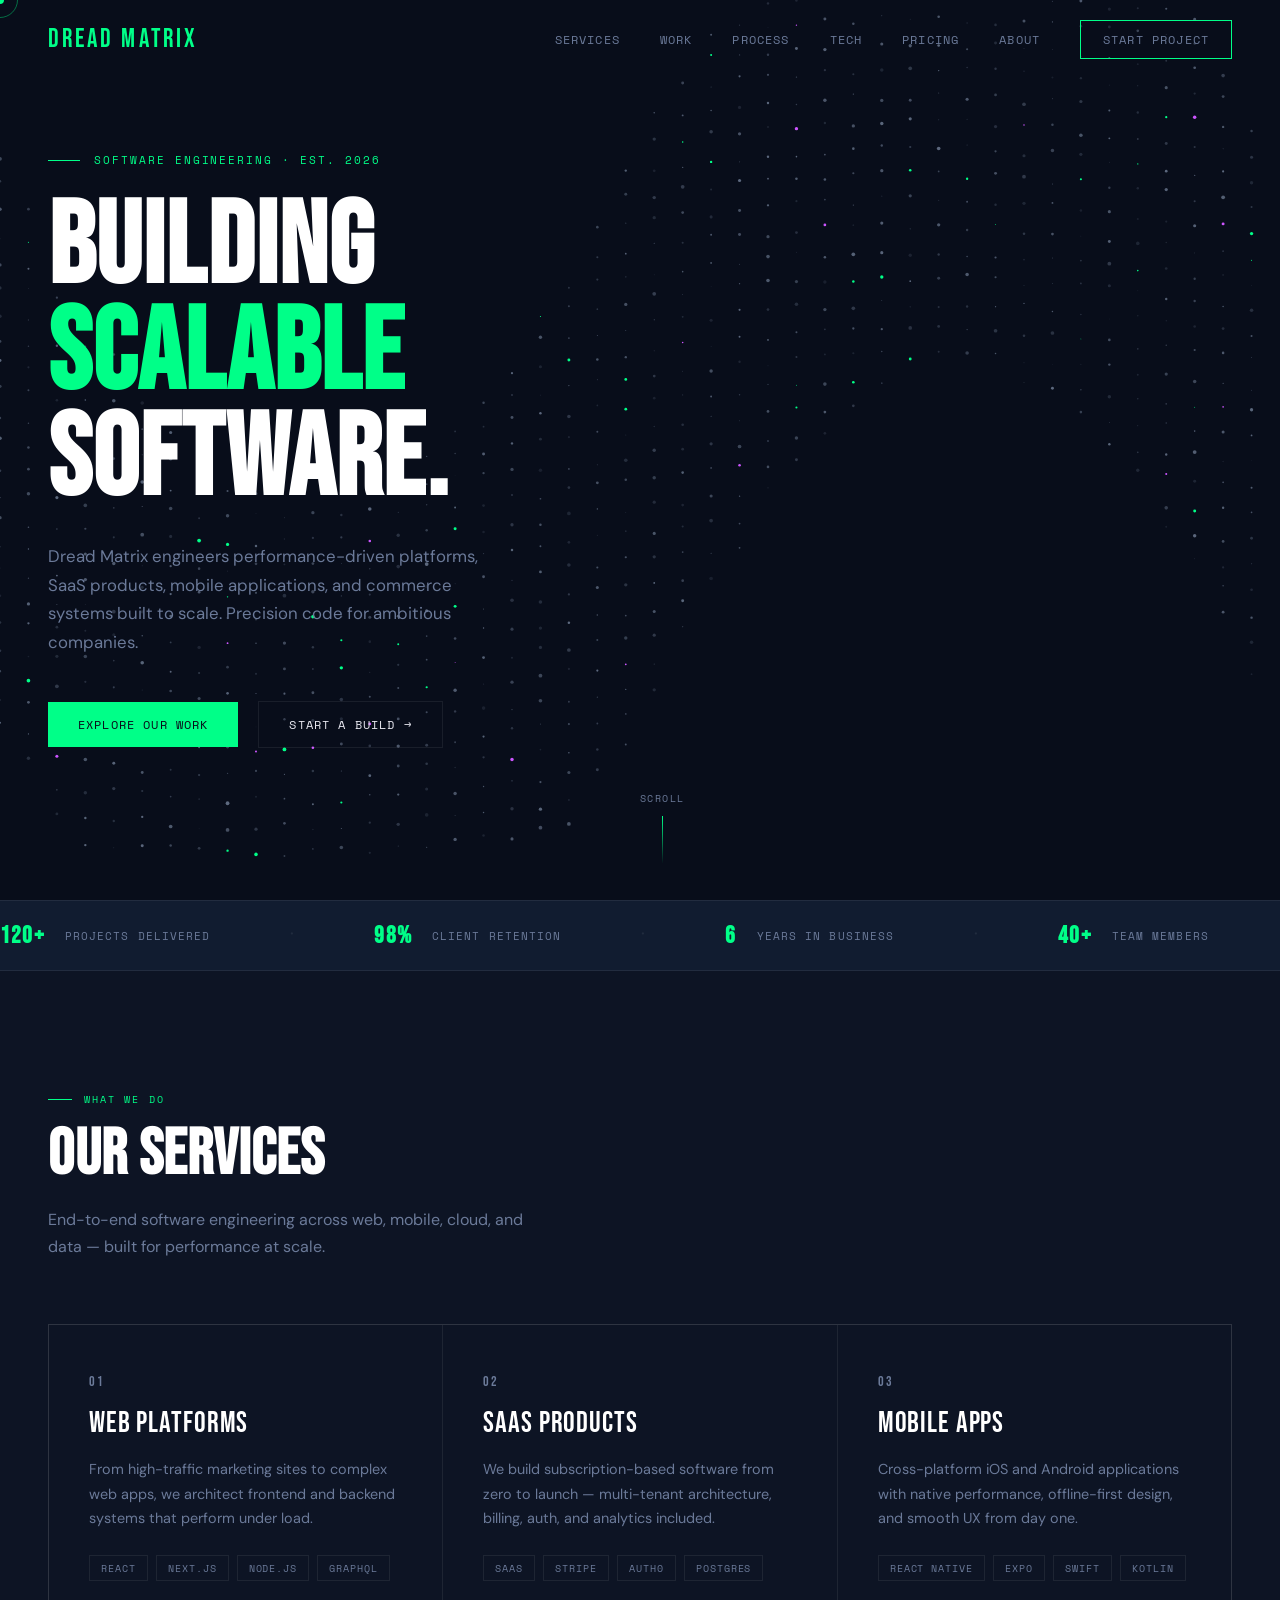
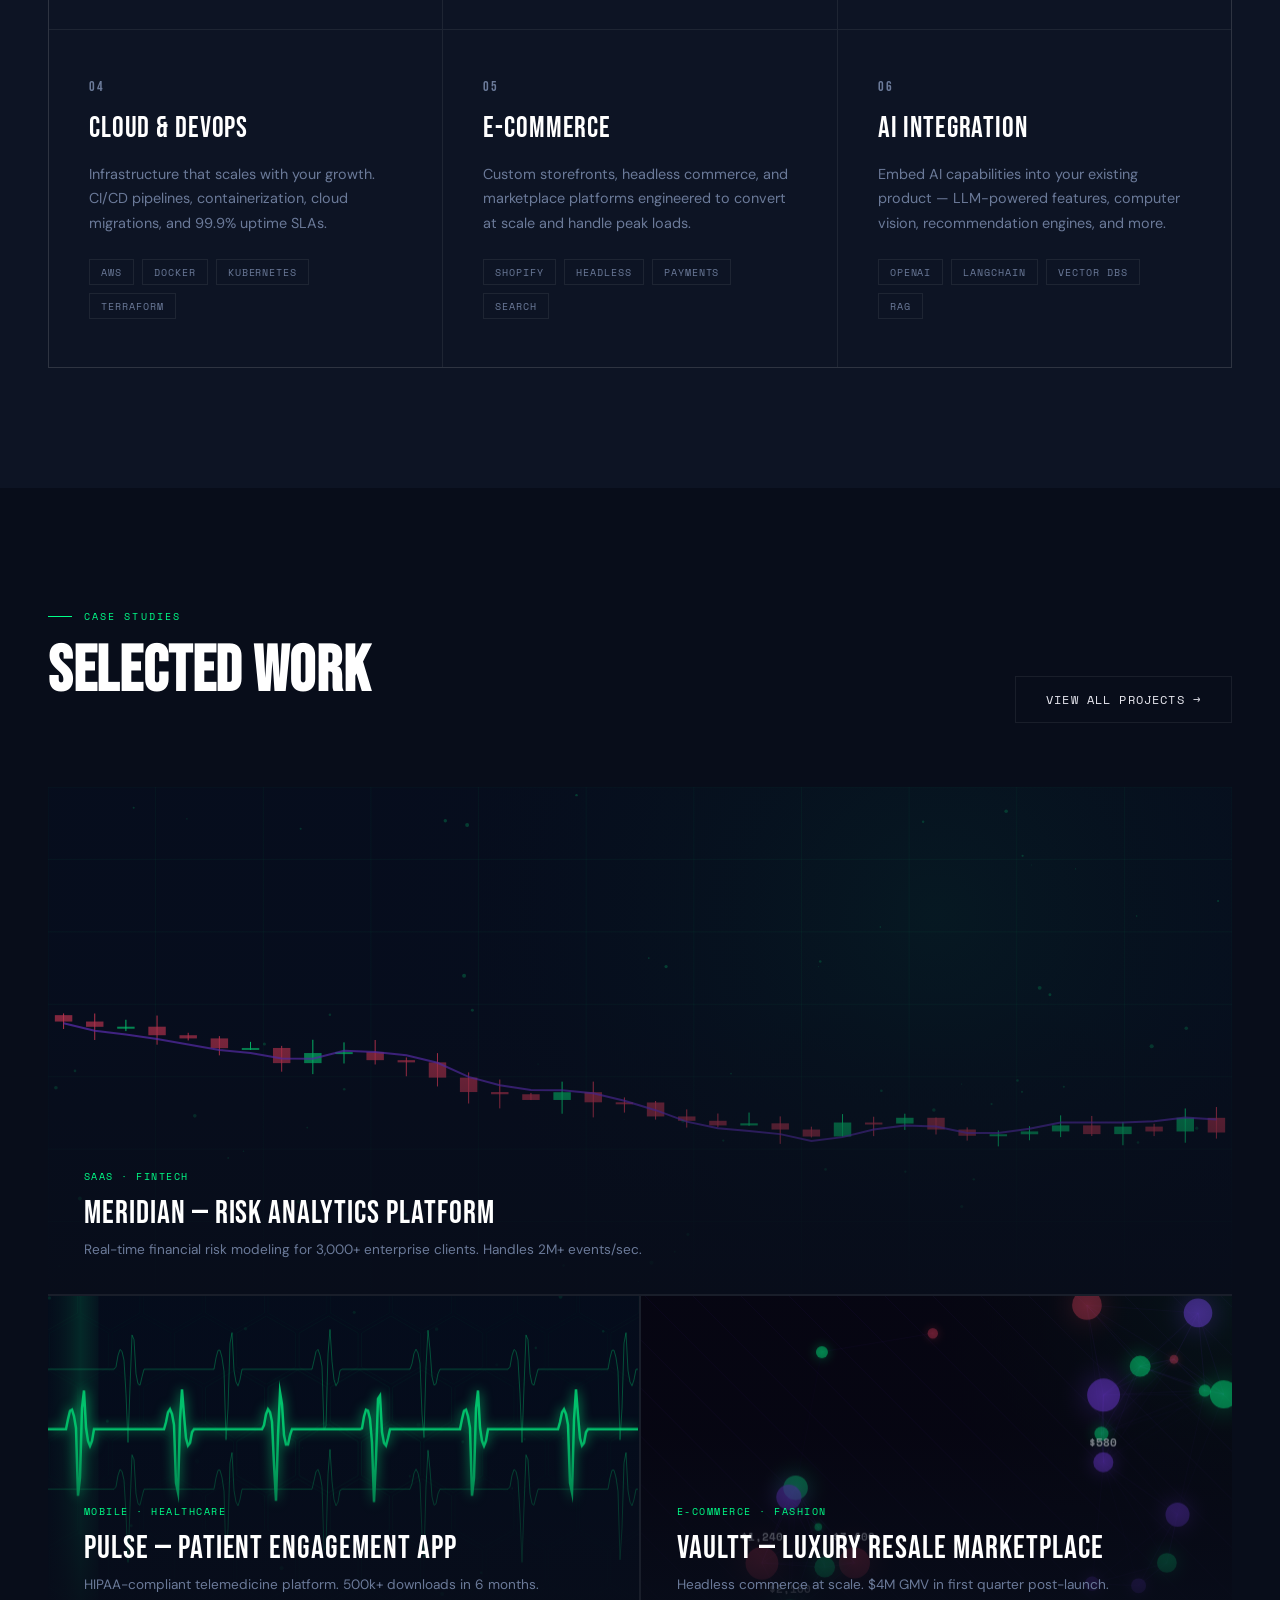
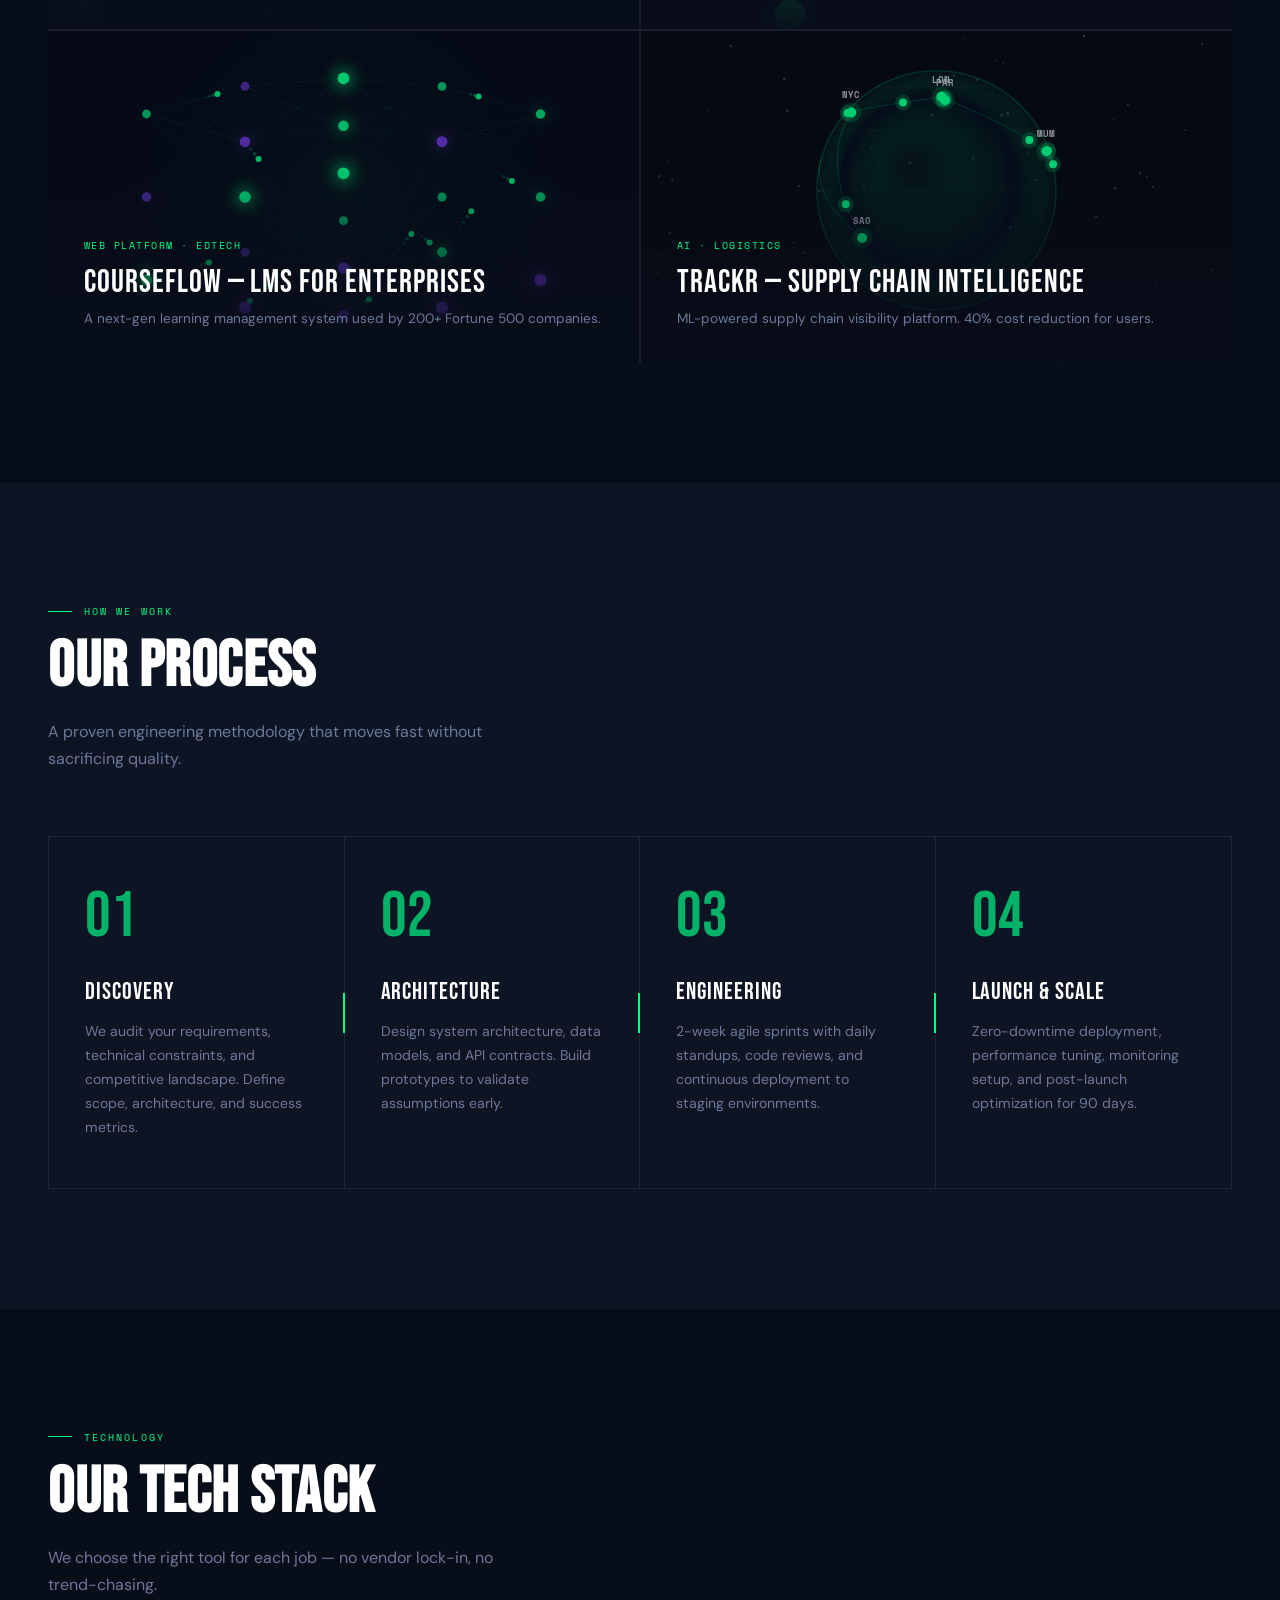
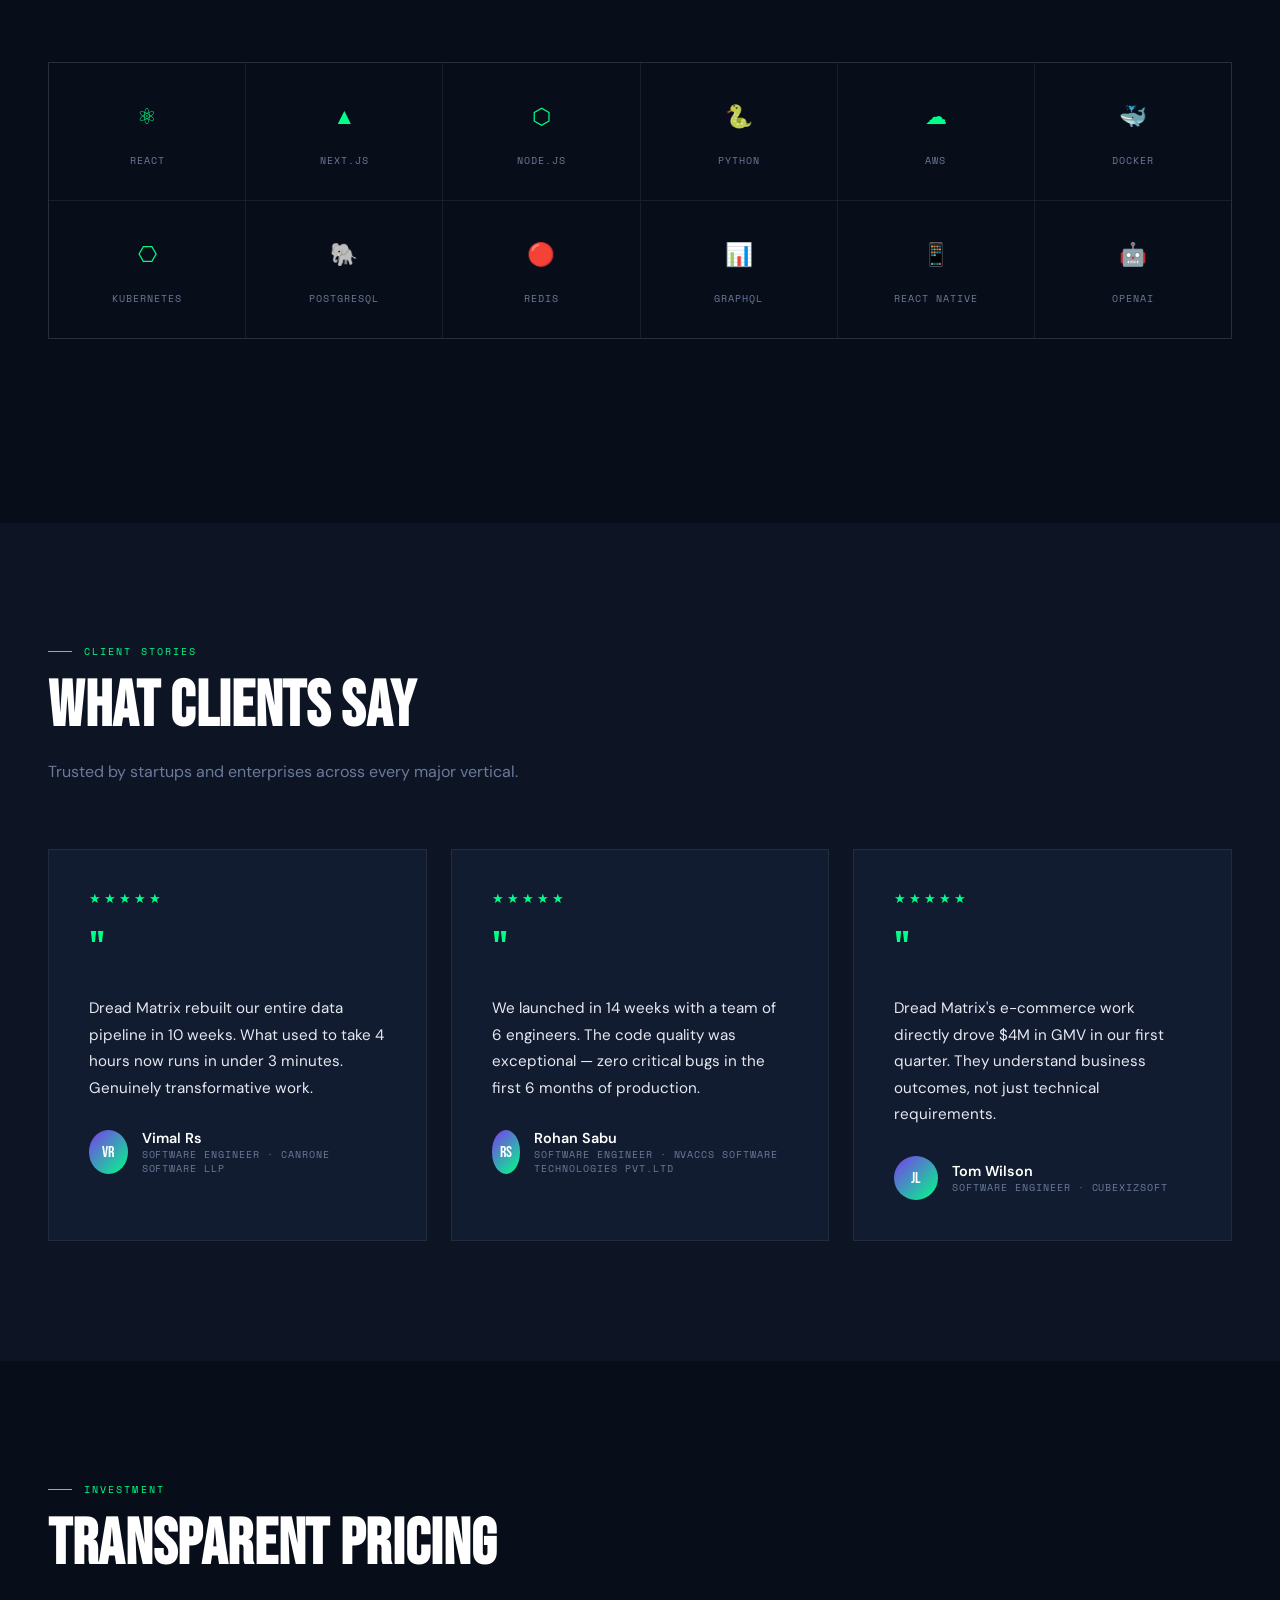
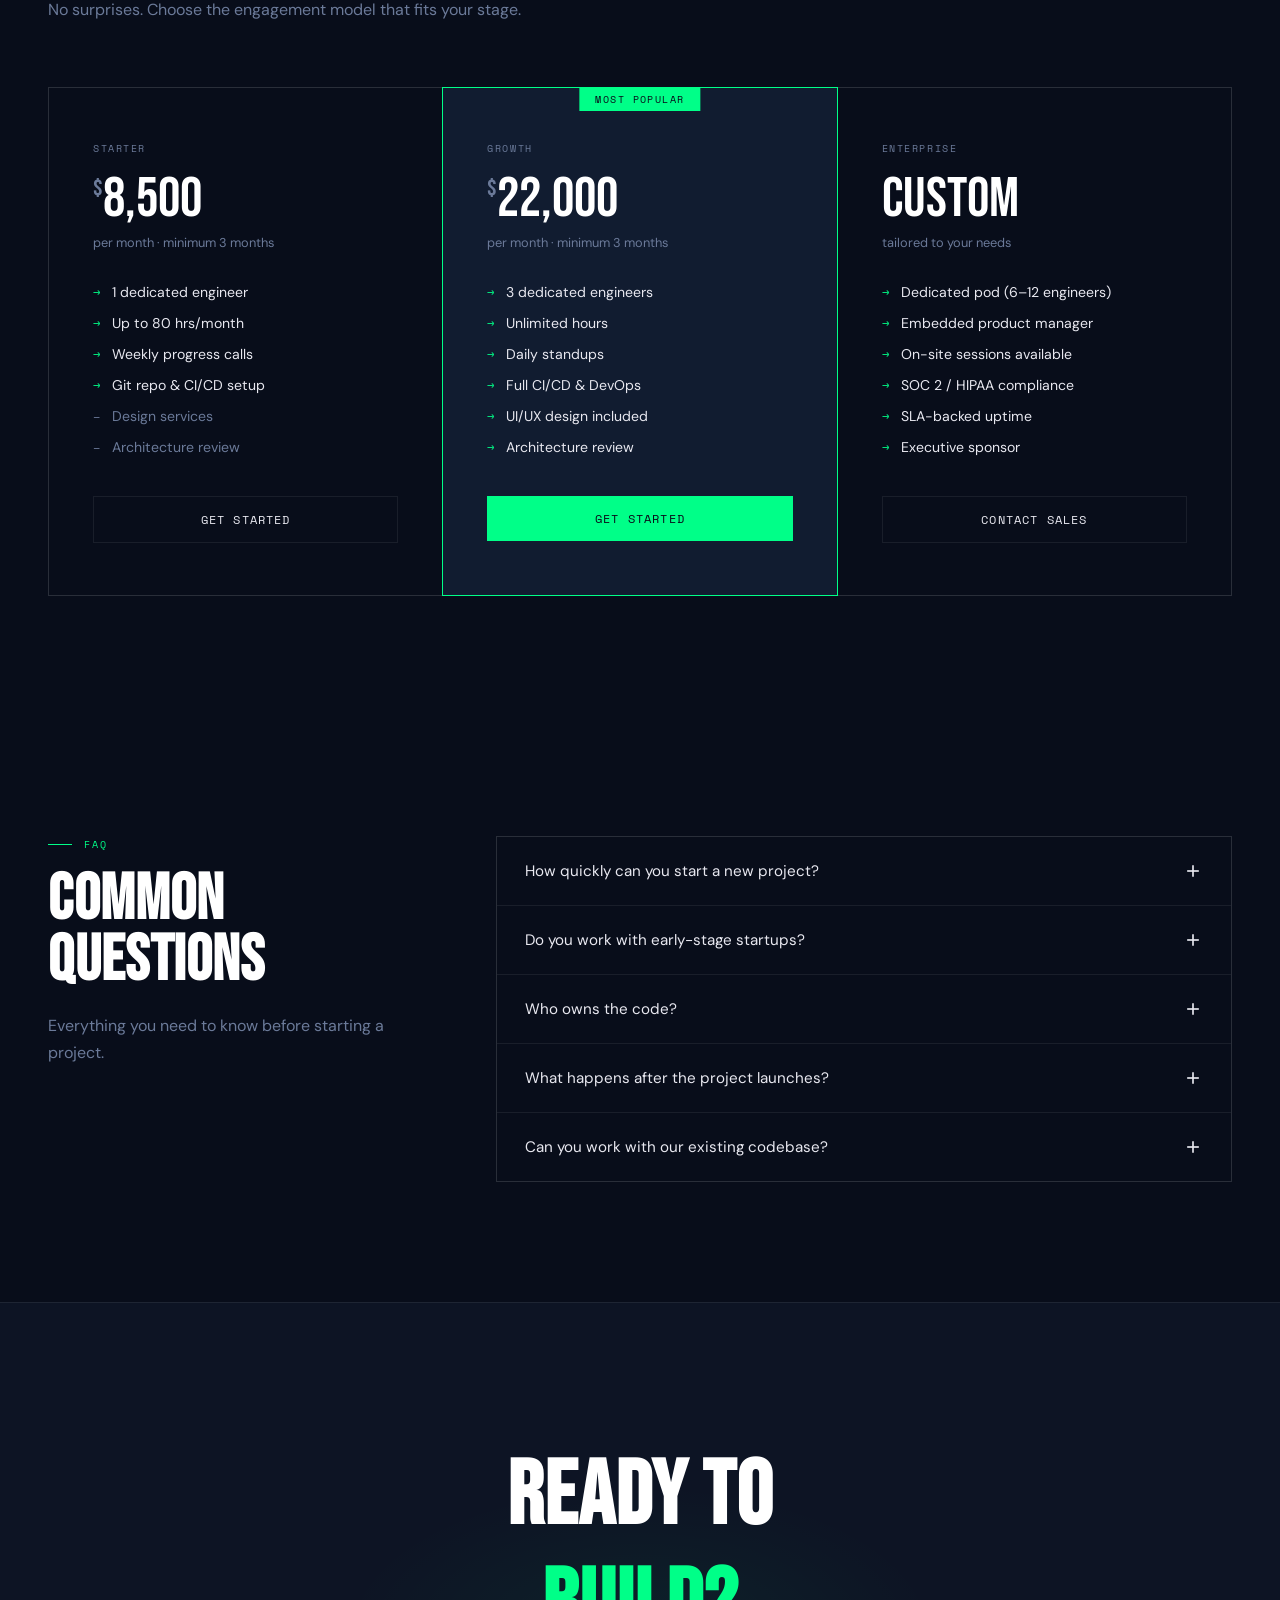
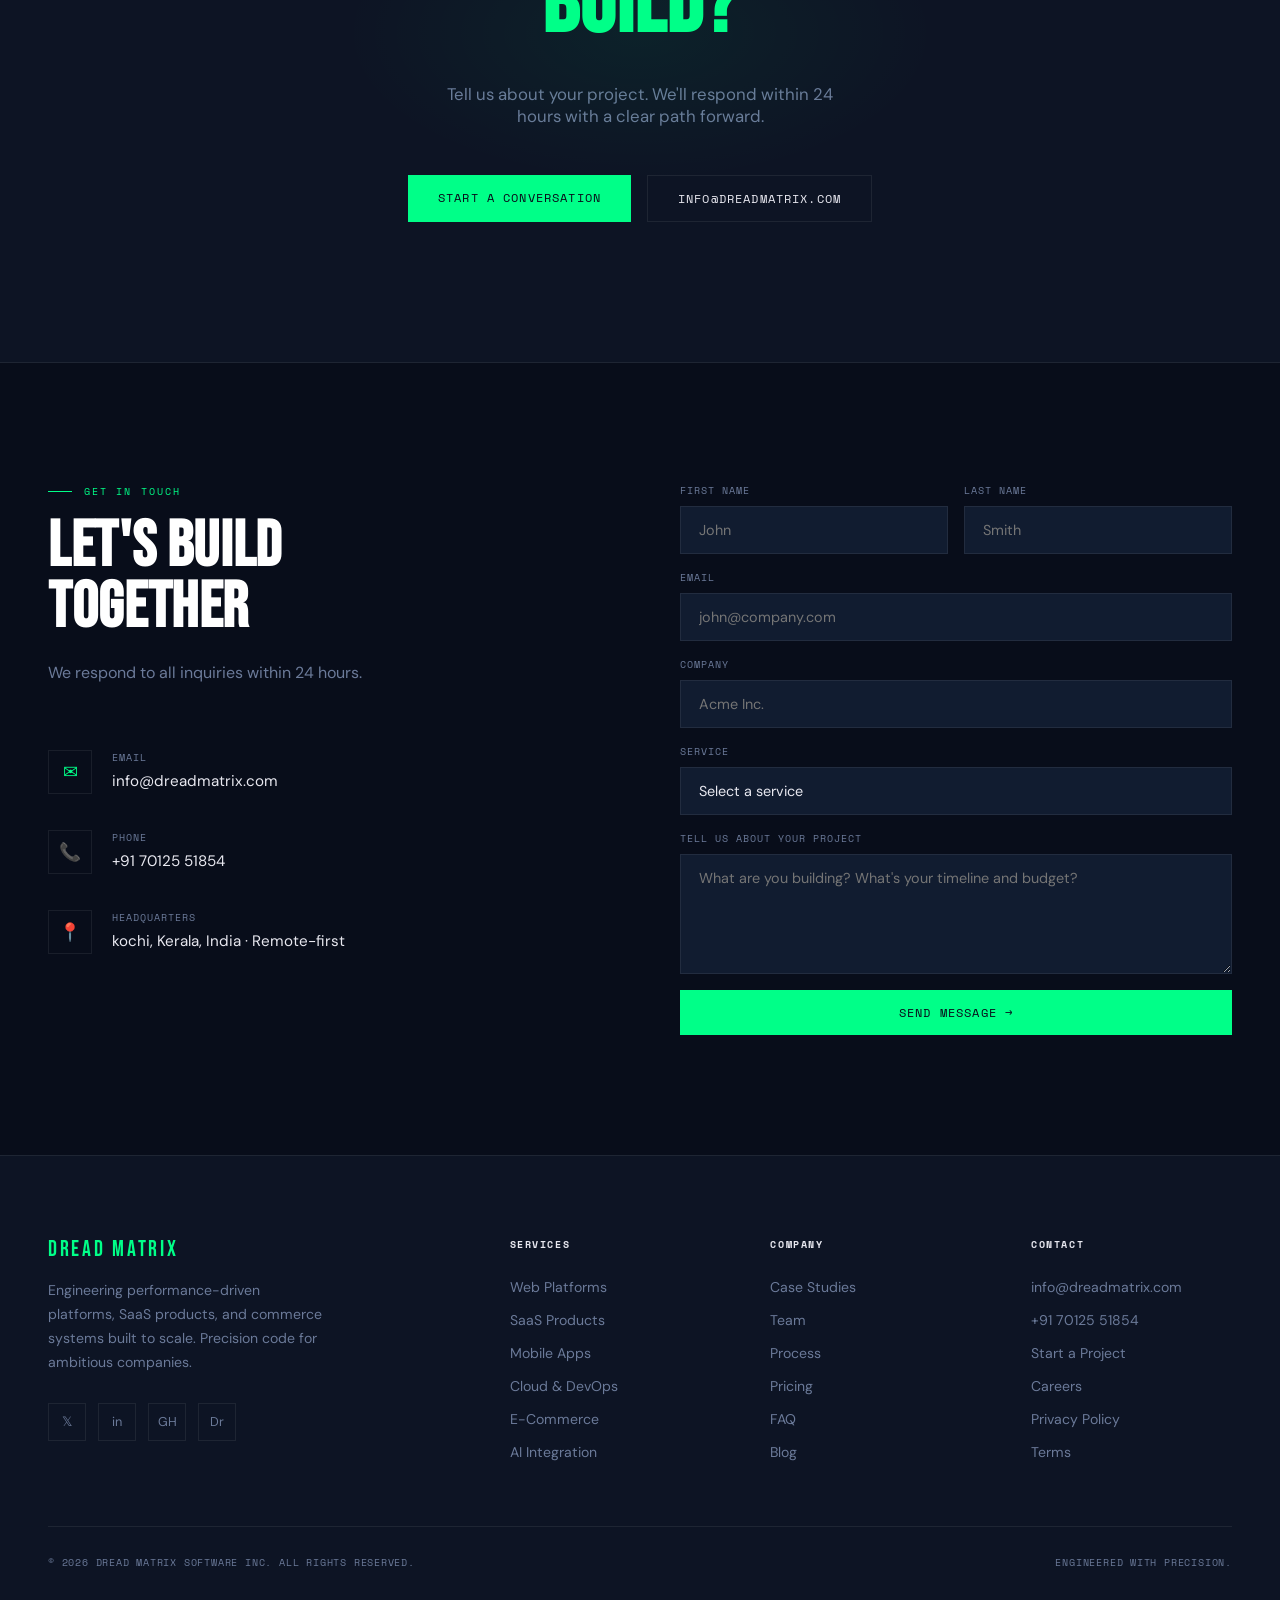
==== index.html @ 25e7d8bd "first commit" ====
<!doctype html>
<html lang="en">
  <head>
    <meta charset="UTF-8" />
    <meta name="viewport" content="width=device-width, initial-scale=1.0" />
    <link rel="icon" type="image/png" width="60" height="60" href="./images/favicon.png" />
    <!-- ═══════════════ SEO META TAGS ═══════════════ -->
    <title>
      Dread Matrix — Engineering Scalable Software for the Modern Web
    </title>
    <meta
      name="description"
      content="Dread Matrix is a full-service software engineering agency. We build performance-driven platforms, SaaS products, mobile apps, and commerce systems built to scale. Precision code for ambitious companies."
    />
    <meta
      name="keywords"
      content="software development, web development, SaaS development, mobile app development, cloud infrastructure, digital agency, custom software, React, Node.js, scalable platforms"
    />
    <meta name="author" content="Dread Matrix Software" />
    <meta name="robots" content="index, follow" />
    <link rel="canonical" href="https://dreadmatrix.dev/" />

    <!-- Open Graph -->
    <meta property="og:type" content="website" />
    <meta property="og:url" content="https://dreadmatrix.dev/" />
    <meta
      property="og:title"
      content="Dread Matrix — Engineering Scalable Software for the Modern Web"
    />
    <meta
      property="og:description"
      content="We build performance-driven platforms, SaaS products, mobile apps, and commerce systems built to scale."
    />
    <meta property="og:image" content="https://dreadmatrix.dev/og-image.jpg" />

    <!-- Twitter Card -->
    <meta name="twitter:card" content="summary_large_image" />
    <meta name="twitter:site" content="@Dread Matrixdev" />
    <meta
      name="twitter:title"
      content="Dread Matrix — Engineering Scalable Software"
    />
    <meta
      name="twitter:description"
      content="Precision code for ambitious companies. Scalable platforms, SaaS, mobile apps."
    />
    <meta
      name="twitter:image"
      content="https://dreadmatrix.dev/og-image.jpg"
    />

    <!-- Structured Data / Schema.org -->
    <script type="application/ld+json">
      {
        "@context": "https://schema.org",
        "@type": "Organization",
        "name": "Dread Matrix Software",
        "url": "https://Dread Matrix.dev",
        "logo": "https://dreadmatrix.dev/logo.png",
        "description": "Full-service software engineering agency specializing in scalable platforms, SaaS, and mobile applications.",
        "address": { "@type": "PostalAddress", "addressCountry": "US" },
        "sameAs": [
          "https://twitter.com/Dread Matrixdev",
          "https://linkedin.com/company/Dread Matrix",
          "https://github.com/Dread Matrix"
        ],
        "contactPoint": {
          "@type": "ContactPoint",
          "email": "hello@Dread Matrix.dev",
          "contactType": "customer service"
        }
      }
    </script>

    <!-- Fonts -->
    <link rel="preconnect" href="https://fonts.googleapis.com" />
    <link rel="preconnect" href="https://fonts.gstatic.com" crossorigin />
    <link
      href="https://fonts.googleapis.com/css2?family=Bebas+Neue&family=DM+Sans:wght@300;400;500;600&family=Space+Mono:wght@400;700&display=swap"
      rel="stylesheet"
    />

    <style>
      /* ═══════════════ RESET & TOKENS ═══════════════ */
      *,
      *::before,
      *::after {
        box-sizing: border-box;
        margin: 0;
        padding: 0;
      }
      :root {
        --bg: #080d1a; /* deep navy — was #050508 */
        --bg2: #0d1424; /* slightly lighter navy — was #0a0a0f */
        --surface: #111c30; /* navy surface — was #111118 */
        --surface2: #172238; /* elevated navy — was #18181f */
        --accent: #00ff88;
        --accent2: #7c3aed;
        --accent3: #f43f5e;
        --text: #e8e8f0;
        --muted: #6b7a99; /* slightly blue-toned muted — was #6b6b80 */
        --border: rgba(255, 255, 255, 0.07);
        --font-display: "Bebas Neue", sans-serif;
        --font-body: "DM Sans", sans-serif;
        --font-mono: "Space Mono", monospace;
        --ease: cubic-bezier(0.16, 1, 0.3, 1);
      }
      html {
        scroll-behavior: smooth;
      }
      body {
        background: var(--bg);
        color: var(--text);
        font-family: var(--font-body);
        overflow-x: hidden;
        cursor: none;
      }
      a {
        color: inherit;
        text-decoration: none;
      }
      img {
        display: block;
        width: 100%;
      }

      /* ═══════════════ CUSTOM CURSOR ═══════════════ */
      #cursor-dot {
        position: fixed;
        width: 8px;
        height: 8px;
        background: var(--accent);
        border-radius: 50%;
        pointer-events: none;
        z-index: 9999;
        transform: translate(-50%, -50%);
        transition:
          transform 0.1s,
          background 0.2s;
      }
      #cursor-ring {
        position: fixed;
        width: 36px;
        height: 36px;
        border: 1.5px solid rgba(0, 255, 136, 0.4);
        border-radius: 50%;
        pointer-events: none;
        z-index: 9998;
        transform: translate(-50%, -50%);
        transition:
          transform 0.15s var(--ease),
          width 0.25s,
          height 0.25s,
          opacity 0.2s;
      }
      body:has(a:hover) #cursor-ring,
      body:has(button:hover) #cursor-ring {
        width: 56px;
        height: 56px;
        opacity: 0.6;
      }

      /* ═══════════════ CANVAS BACKGROUND ═══════════════ */
      #hero-canvas {
        position: absolute;
        inset: 0;
        width: 100%;
        height: 100%;
        pointer-events: none;
        z-index: 0;
      }

      /* ═══════════════ NAV ═══════════════ */
      nav {
        position: fixed;
        top: 0;
        left: 0;
        right: 0;
        z-index: 100;
        display: flex;
        align-items: center;
        justify-content: space-between;
        padding: 20px 48px;
        transition:
          background 0.4s,
          backdrop-filter 0.4s;
      }
      nav.scrolled {
        background: rgba(8, 13, 26, 0.88);
        backdrop-filter: blur(20px);
        border-bottom: 1px solid var(--border);
      }
      .nav-logo {
        font-family: var(--font-display);
        font-size: 1.6rem;
        letter-spacing: 0.12em;
        color: var(--accent);
      }
      .nav-links {
        display: flex;
        gap: 40px;
        align-items: center;
      }
      .nav-links a {
        font-family: var(--font-mono);
        font-size: 0.72rem;
        letter-spacing: 0.1em;
        text-transform: uppercase;
        color: var(--muted);
        transition: color 0.2s;
      }
      .nav-links a:hover {
        color: var(--text);
      }
      .nav-cta {
        font-family: var(--font-mono);
        font-size: 0.72rem;
        letter-spacing: 0.1em;
        text-transform: uppercase;
        padding: 10px 22px;
        border: 1.5px solid var(--accent);
        color: var(--accent);
        background: transparent;
        cursor: none;
        transition:
          background 0.2s,
          color 0.2s;
      }
      .nav-cta:hover {
        background: var(--accent);
        color: var(--bg);
      }
      .nav-menu-btn {
        display: none;
        background: none;
        border: none;
        color: var(--text);
        cursor: none;
      }

      /* ═══════════════ HERO ═══════════════ */
      #hero {
        position: relative;
        min-height: 100vh;
        display: flex;
        align-items: center;
        padding: 0 48px;
        overflow: hidden;
      }
      .hero-content {
        position: relative;
        z-index: 1;
        max-width: 700px;
      }
      .hero-eyebrow {
        display: flex;
        align-items: center;
        gap: 14px;
        font-family: var(--font-mono);
        font-size: 0.68rem;
        letter-spacing: 0.18em;
        text-transform: uppercase;
        color: var(--accent);
        margin-bottom: 28px;
        opacity: 0;
        animation: fadeUp 0.8s var(--ease) 0.3s forwards;
      }
      .hero-eyebrow::before {
        content: "";
        width: 32px;
        height: 1.5px;
        background: var(--accent);
      }
      .hero-title {
        font-family: var(--font-display);
        font-size: clamp(4rem, 9vw, 9rem);
        line-height: 0.92;
        letter-spacing: 0.01em;
        color: #fff;
        opacity: 0;
        animation: fadeUp 0.9s var(--ease) 0.45s forwards;
      }
      .hero-title span {
        color: var(--accent);
      }
      .hero-desc {
        margin-top: 28px;
        font-size: 1.05rem;
        line-height: 1.7;
        color: var(--muted);
        max-width: 440px;
        opacity: 0;
        animation: fadeUp 0.9s var(--ease) 0.6s forwards;
      }
      .hero-actions {
        margin-top: 44px;
        display: flex;
        gap: 20px;
        align-items: center;
        opacity: 0;
        animation: fadeUp 0.9s var(--ease) 0.75s forwards;
      }
      .btn-primary {
        font-family: var(--font-mono);
        font-size: 0.72rem;
        letter-spacing: 0.1em;
        text-transform: uppercase;
        padding: 14px 30px;
        background: var(--accent);
        color: var(--bg);
        border: none;
        cursor: none;
        transition:
          transform 0.2s,
          box-shadow 0.2s;
      }
      .btn-primary:hover {
        transform: translateY(-2px);
        box-shadow: 0 12px 36px rgba(0, 255, 136, 0.25);
      }
      .btn-ghost {
        font-family: var(--font-mono);
        font-size: 0.72rem;
        letter-spacing: 0.1em;
        text-transform: uppercase;
        padding: 14px 30px;
        background: transparent;
        color: var(--text);
        border: 1.5px solid var(--border);
        cursor: none;
        transition:
          border-color 0.2s,
          color 0.2s;
      }
      .btn-ghost:hover {
        border-color: rgba(255, 255, 255, 0.3);
        color: #fff;
      }
      .hero-scroll-hint {
        position: absolute;
        bottom: 36px;
        left: 50%;
        transform: translateX(-50%);
        font-family: var(--font-mono);
        font-size: 0.62rem;
        letter-spacing: 0.15em;
        text-transform: uppercase;
        color: var(--muted);
        display: flex;
        flex-direction: column;
        align-items: center;
        gap: 10px;
        opacity: 0;
        animation: fadeUp 1s var(--ease) 1.2s forwards;
      }
      .scroll-line {
        width: 1px;
        height: 48px;
        background: linear-gradient(to bottom, var(--accent), transparent);
        animation: scrollLine 1.8s ease-in-out infinite;
      }
      @keyframes scrollLine {
        0%,
        100% {
          opacity: 1;
          transform: scaleY(1);
        }
        50% {
          opacity: 0.3;
          transform: scaleY(0.5);
        }
      }

      /* ═══════════════ STATS TICKER ═══════════════ */
      .stats-ticker {
        background: var(--surface);
        border-top: 1px solid var(--border);
        border-bottom: 1px solid var(--border);
        padding: 20px 0;
        overflow: hidden;
      }
      .ticker-track {
        display: flex;
        gap: 80px;
        animation: ticker 28s linear infinite;
        width: max-content;
      }
      .ticker-item {
        display: flex;
        align-items: center;
        gap: 20px;
        white-space: nowrap;
        font-family: var(--font-mono);
        font-size: 0.68rem;
        letter-spacing: 0.1em;
        text-transform: uppercase;
        color: var(--muted);
      }
      .ticker-item strong {
        color: var(--accent);
        font-size: 1.5rem;
        font-family: var(--font-display);
        letter-spacing: 0.05em;
      }
      .ticker-sep {
        color: var(--border);
        font-size: 1.2rem;
      }
      @keyframes ticker {
        from {
          transform: translateX(0);
        }
        to {
          transform: translateX(-50%);
        }
      }

      /* ═══════════════ SECTIONS SHARED ═══════════════ */
      section {
        padding: 120px 48px;
      }
      .section-label {
        font-family: var(--font-mono);
        font-size: 0.65rem;
        letter-spacing: 0.2em;
        text-transform: uppercase;
        color: var(--accent);
        margin-bottom: 18px;
        display: flex;
        align-items: center;
        gap: 12px;
      }
      .section-label::before {
        content: "";
        width: 24px;
        height: 1px;
        background: var(--accent);
      }
      .section-title {
        font-family: var(--font-display);
        font-size: clamp(2.8rem, 5vw, 5.5rem);
        line-height: 0.95;
        letter-spacing: 0.01em;
        color: #fff;
        margin-bottom: 20px;
      }
      .section-sub {
        font-size: 1rem;
        color: var(--muted);
        line-height: 1.7;
        max-width: 480px;
        margin-bottom: 64px;
      }
      .reveal {
        opacity: 0;
        transform: translateY(40px);
        transition:
          opacity 0.8s var(--ease),
          transform 0.8s var(--ease);
      }
      .reveal.visible {
        opacity: 1;
        transform: none;
      }

      /* ═══════════════ SERVICES ═══════════════ */
      #services {
        background: var(--bg2);
      }
      .services-grid {
        display: grid;
        grid-template-columns: repeat(3, 1fr);
        gap: 1px;
        border: 1px solid var(--border);
        background: var(--border);
      }
      .service-card {
        background: var(--bg2);
        padding: 48px 40px;
        position: relative;
        overflow: hidden;
        transition: background 0.3s;
      }
      .service-card::before {
        content: "";
        position: absolute;
        top: 0;
        left: 0;
        right: 0;
        height: 2px;
        background: linear-gradient(90deg, var(--accent), transparent);
        transform: scaleX(0);
        transform-origin: left;
        transition: transform 0.4s var(--ease);
      }
      .service-card:hover {
        background: var(--surface);
      }
      .service-card:hover::before {
        transform: scaleX(1);
      }
      .service-icon {
        width: 48px;
        height: 48px;
        margin-bottom: 28px;
        color: var(--accent);
      }
      .service-num {
        font-family: var(--font-display);
        font-size: 0.9rem;
        color: var(--muted);
        letter-spacing: 0.15em;
        margin-bottom: 16px;
      }
      .service-name {
        font-family: var(--font-display);
        font-size: 1.8rem;
        letter-spacing: 0.03em;
        color: #fff;
        margin-bottom: 16px;
      }
      .service-desc {
        font-size: 0.9rem;
        color: var(--muted);
        line-height: 1.7;
      }
      .service-tags {
        margin-top: 24px;
        display: flex;
        flex-wrap: wrap;
        gap: 8px;
      }
      .service-tag {
        font-family: var(--font-mono);
        font-size: 0.6rem;
        letter-spacing: 0.1em;
        text-transform: uppercase;
        padding: 5px 11px;
        border: 1px solid var(--border);
        color: var(--muted);
      }

      /* ═══════════════ WORK / CASE STUDIES ═══════════════ */
      #work {
        background: var(--bg);
      }
      .work-header {
        display: flex;
        justify-content: space-between;
        align-items: flex-end;
        margin-bottom: 64px;
      }
      .work-grid {
        display: grid;
        grid-template-columns: 1fr 1fr;
        gap: 2px;
        background: var(--border);
      }
      .work-card {
        position: relative;
        overflow: hidden;
        background: var(--surface);
        aspect-ratio: 16/9;
        cursor: none;
      }
      .work-card:first-child {
        grid-column: span 2;
        aspect-ratio: 21/9;
      }
      .work-card-bg {
        position: absolute;
        inset: 0;
        background-size: cover;
        background-position: center;
        transition: transform 0.6s var(--ease);
      }
      .work-card:hover .work-card-bg {
        transform: scale(1.05);
      }
      .work-card-overlay {
        position: absolute;
        inset: 0;
        background: linear-gradient(
          to top,
          rgba(8, 13, 26, 0.96) 0%,
          rgba(8, 13, 26, 0.2) 60%
        );
        display: flex;
        flex-direction: column;
        justify-content: flex-end;
        padding: 36px;
      }
      .work-card-cat {
        font-family: var(--font-mono);
        font-size: 0.62rem;
        letter-spacing: 0.15em;
        text-transform: uppercase;
        color: var(--accent);
        margin-bottom: 10px;
      }
      .work-card-title {
        font-family: var(--font-display);
        font-size: clamp(1.5rem, 2.5vw, 2.4rem);
        letter-spacing: 0.03em;
        color: #fff;
        margin-bottom: 8px;
      }
      .work-card-desc {
        font-size: 0.85rem;
        color: var(--muted);
      }
      .work-card-arrow {
        position: absolute;
        top: 28px;
        right: 28px;
        width: 40px;
        height: 40px;
        border: 1.5px solid rgba(255, 255, 255, 0.2);
        display: flex;
        align-items: center;
        justify-content: center;
        opacity: 0;
        transform: translate(8px, -8px);
        transition:
          opacity 0.3s,
          transform 0.3s;
      }
      .work-card:hover .work-card-arrow {
        opacity: 1;
        transform: none;
      }

      /* ── Work card SVG canvas backgrounds ── */
      .wbg-1,
      .wbg-2,
      .wbg-3,
      .wbg-4,
      .wbg-5 {
        position: absolute;
        inset: 0;
        overflow: hidden;
      }
      .wbg-1 canvas,
      .wbg-2 canvas,
      .wbg-3 canvas,
      .wbg-4 canvas,
      .wbg-5 canvas {
        position: absolute;
        inset: 0;
        width: 100%;
        height: 100%;
      }

      /* ═══════════════ PROCESS ═══════════════ */
      #process {
        background: var(--bg2);
      }
      .process-steps {
        display: grid;
        grid-template-columns: repeat(4, 1fr);
        gap: 0;
        border: 1px solid var(--border);
      }
      .process-step {
        padding: 48px 36px;
        border-right: 1px solid var(--border);
        position: relative;
      }
      .process-step:last-child {
        border-right: none;
      }
      .process-step-num {
        font-family: var(--font-display);
        font-size: 4rem;
        color: rgba(0, 255, 136, 0.68);
        line-height: 1;
        margin-bottom: 28px;
      }
      .process-step-title {
        font-family: var(--font-display);
        font-size: 1.5rem;
        letter-spacing: 0.04em;
        color: #fff;
        margin-bottom: 14px;
      }
      .process-step-desc {
        font-size: 0.88rem;
        color: var(--muted);
        line-height: 1.7;
      }
      .process-step-line {
        position: absolute;
        top: 50%;
        right: -1px;
        width: 2px;
        height: 40px;
        transform: translateY(-50%);
        background: var(--accent);
      }
      .process-step:last-child .process-step-line {
        display: none;
      }

      /* ═══════════════ TECH STACK ═══════════════ */
      #tech {
        background: var(--bg);
      }
      .tech-grid {
        display: grid;
        grid-template-columns: repeat(6, 1fr);
        gap: 1px;
        background: var(--border);
        border: 1px solid var(--border);
        margin-bottom: 64px;
      }
      .tech-item {
        background: var(--bg);
        padding: 32px 24px;
        display: flex;
        flex-direction: column;
        align-items: center;
        gap: 14px;
        transition: background 0.2s;
      }
      .tech-item:hover {
        background: var(--surface);
      }
      .tech-logo {
        width: 44px;
        height: 44px;
        display: flex;
        align-items: center;
        justify-content: center;
        font-family: var(--font-display);
        font-size: 1.4rem;
        color: var(--accent);
      }
      .tech-name {
        font-family: var(--font-mono);
        font-size: 0.62rem;
        letter-spacing: 0.1em;
        text-transform: uppercase;
        color: var(--muted);
        text-align: center;
      }

      /* ═══════════════ TESTIMONIALS ═══════════════ */
      #testimonials {
        background: var(--bg2);
      }
      .testi-grid {
        display: grid;
        grid-template-columns: repeat(3, 1fr);
        gap: 24px;
      }
      .testi-card {
        background: var(--surface);
        border: 1px solid var(--border);
        padding: 40px;
        position: relative;
      }
      .testi-quote {
        font-size: 3rem;
        color: var(--accent);
        font-family: var(--font-display);
        line-height: 1;
        margin-bottom: 20px;
      }
      .testi-text {
        font-size: 0.95rem;
        color: var(--text);
        line-height: 1.75;
        margin-bottom: 28px;
      }
      .testi-author {
        display: flex;
        align-items: center;
        gap: 14px;
      }
      .testi-avatar {
        width: 44px;
        height: 44px;
        border-radius: 50%;
        background: linear-gradient(135deg, var(--accent2), var(--accent));
        display: flex;
        align-items: center;
        justify-content: center;
        font-family: var(--font-display);
        font-size: 1rem;
        color: #fff;
      }
      .testi-name {
        font-size: 0.9rem;
        color: #fff;
        font-weight: 600;
      }
      .testi-role {
        font-family: var(--font-mono);
        font-size: 0.6rem;
        letter-spacing: 0.1em;
        text-transform: uppercase;
        color: var(--muted);
      }
      .testi-stars {
        display: flex;
        gap: 3px;
        margin-bottom: 20px;
      }
      .star {
        color: var(--accent);
        font-size: 0.8rem;
      }

      /* ═══════════════ PRICING ═══════════════ */
      #pricing {
        background: var(--bg);
      }
      .pricing-grid {
        display: grid;
        grid-template-columns: repeat(3, 1fr);
        gap: 1px;
        background: var(--border);
        border: 1px solid var(--border);
      }
      .pricing-card {
        background: var(--bg);
        padding: 52px 44px;
        position: relative;
        transition: background 0.3s;
      }
      .pricing-card.featured {
        background: var(--surface);
        border: 1px solid var(--accent);
        margin: -1px;
      }
      .pricing-card.featured::before {
        content: "MOST POPULAR";
        position: absolute;
        top: -1px;
        left: 50%;
        transform: translateX(-50%);
        background: var(--accent);
        color: var(--bg);
        font-family: var(--font-mono);
        font-size: 0.6rem;
        letter-spacing: 0.15em;
        padding: 5px 16px;
      }
      .pricing-tier {
        font-family: var(--font-mono);
        font-size: 0.65rem;
        letter-spacing: 0.15em;
        text-transform: uppercase;
        color: var(--muted);
        margin-bottom: 16px;
      }
      .pricing-price {
        font-family: var(--font-display);
        font-size: 3.5rem;
        color: #fff;
        line-height: 1;
        margin-bottom: 6px;
      }
      .pricing-price sup {
        font-size: 1.5rem;
        vertical-align: super;
        color: var(--muted);
      }
      .pricing-cadence {
        font-size: 0.8rem;
        color: var(--muted);
        margin-bottom: 32px;
      }
      .pricing-features {
        list-style: none;
        margin-bottom: 40px;
        display: flex;
        flex-direction: column;
        gap: 13px;
      }
      .pricing-features li {
        font-size: 0.88rem;
        color: var(--text);
        display: flex;
        align-items: center;
        gap: 12px;
      }
      .pricing-features li::before {
        content: "→";
        font-family: var(--font-mono);
        color: var(--accent);
        font-size: 0.75rem;
        flex-shrink: 0;
      }
      .pricing-features li.off {
        color: var(--muted);
      }
      .pricing-features li.off::before {
        color: var(--muted);
        content: "–";
      }

      /* ═══════════════ TEAM ═══════════════ */
      #team {
        background: var(--bg2);
      }
      .team-grid {
        display: grid;
        grid-template-columns: repeat(4, 1fr);
        gap: 24px;
      }
      .team-card {
        background: var(--surface);
        border: 1px solid var(--border);
        overflow: hidden;
        transition: transform 0.3s var(--ease);
      }
      .team-card:hover {
        transform: translateY(-6px);
      }
      .team-img {
        aspect-ratio: 3/4;
        overflow: hidden;
        background: var(--surface2);
        display: flex;
        align-items: center;
        justify-content: center;
        font-family: var(--font-display);
        font-size: 4rem;
        color: var(--muted);
      }
      .team-img.ti1 {
        background: linear-gradient(135deg, #0a1a2a, #1a3a4a);
      }
      .team-img.ti2 {
        background: linear-gradient(135deg, #1a0a2e, #2d1060);
      }
      .team-img.ti3 {
        background: linear-gradient(135deg, #1a0a10, #3a0520);
      }
      .team-img.ti4 {
        background: linear-gradient(135deg, #0a1a0a, #0a2d10);
      }
      .team-info {
        padding: 24px;
      }
      .team-name {
        font-family: var(--font-display);
        font-size: 1.4rem;
        letter-spacing: 0.04em;
        color: #fff;
        margin-bottom: 4px;
      }
      .team-role {
        font-family: var(--font-mono);
        font-size: 0.62rem;
        letter-spacing: 0.1em;
        text-transform: uppercase;
        color: var(--accent);
      }

      /* ═══════════════ FAQ ═══════════════ */
      #faq {
        background: var(--bg);
      }
      .faq-layout {
        display: grid;
        grid-template-columns: 1fr 2fr;
        gap: 80px;
        align-items: start;
      }
      .faq-list {
        display: flex;
        flex-direction: column;
        gap: 1px;
        background: var(--border);
        border: 1px solid var(--border);
      }
      .faq-item {
        background: var(--bg);
      }
      .faq-q {
        width: 100%;
        text-align: left;
        background: none;
        border: none;
        padding: 24px 28px;
        display: flex;
        justify-content: space-between;
        align-items: center;
        font-family: var(--font-body);
        font-size: 0.95rem;
        color: var(--text);
        cursor: none;
        transition: color 0.2s;
      }
      .faq-q:hover {
        color: #fff;
      }
      .faq-q.active {
        color: var(--accent);
      }
      .faq-icon {
        width: 20px;
        height: 20px;
        flex-shrink: 0;
        transition: transform 0.3s;
      }
      .faq-q.active .faq-icon {
        transform: rotate(45deg);
      }
      .faq-a {
        font-size: 0.9rem;
        color: var(--muted);
        line-height: 1.75;
        padding: 0 28px;
        max-height: 0;
        overflow: hidden;
        transition:
          max-height 0.4s var(--ease),
          padding 0.3s;
      }
      .faq-a.open {
        max-height: 300px;
        padding: 0 28px 24px;
      }

      /* ═══════════════ CTA BANNER ═══════════════ */
      #cta {
        background: var(--bg2);
        border-top: 1px solid var(--border);
        border-bottom: 1px solid var(--border);
        text-align: center;
        padding: 140px 48px;
        position: relative;
        overflow: hidden;
      }
      .cta-glow {
        position: absolute;
        top: 50%;
        left: 50%;
        transform: translate(-50%, -50%);
        width: 600px;
        height: 300px;
        background: radial-gradient(
          ellipse,
          rgba(0, 255, 136, 0.06) 0%,
          transparent 70%
        );
        pointer-events: none;
      }
      .cta-title {
        font-family: var(--font-display);
        font-size: clamp(3rem, 7vw, 7rem);
        letter-spacing: 0.01em;
        color: #fff;
        margin-bottom: 24px;
        position: relative;
      }
      .cta-title span {
        color: var(--accent);
      }
      .cta-sub {
        font-size: 1.05rem;
        color: var(--muted);
        max-width: 420px;
        margin: 0 auto 48px;
      }
      .cta-actions {
        display: flex;
        gap: 16px;
        justify-content: center;
      }

      /* ═══════════════ CONTACT ═══════════════ */
      #contact {
        background: var(--bg);
      }
      .contact-layout {
        display: grid;
        grid-template-columns: 1fr 1fr;
        gap: 80px;
        align-items: start;
      }
      .contact-info {
      }
      .contact-detail {
        display: flex;
        gap: 20px;
        align-items: flex-start;
        margin-bottom: 36px;
      }
      .contact-icon {
        width: 44px;
        height: 44px;
        flex-shrink: 0;
        border: 1px solid var(--border);
        display: flex;
        align-items: center;
        justify-content: center;
        color: var(--accent);
        font-size: 1.1rem;
      }
      .contact-label {
        font-family: var(--font-mono);
        font-size: 0.62rem;
        letter-spacing: 0.1em;
        text-transform: uppercase;
        color: var(--muted);
        margin-bottom: 6px;
      }
      .contact-value {
        color: var(--text);
        font-size: 0.95rem;
      }
      .contact-form {
        display: flex;
        flex-direction: column;
        gap: 16px;
      }
      .form-row {
        display: grid;
        grid-template-columns: 1fr 1fr;
        gap: 16px;
      }
      .form-group {
        display: flex;
        flex-direction: column;
        gap: 8px;
      }
      .form-label {
        font-family: var(--font-mono);
        font-size: 0.62rem;
        letter-spacing: 0.1em;
        text-transform: uppercase;
        color: var(--muted);
      }
      .form-input,
      .form-textarea {
        background: var(--surface);
        border: 1px solid var(--border);
        padding: 14px 18px;
        color: var(--text);
        font-family: var(--font-body);
        font-size: 0.9rem;
        outline: none;
        transition: border-color 0.2s;
      }
      .form-input:focus,
      .form-textarea:focus {
        border-color: var(--accent);
      }
      .form-textarea {
        resize: vertical;
        min-height: 120px;
      }
      .form-select {
        background: var(--surface);
        border: 1px solid var(--border);
        padding: 14px 18px;
        color: var(--text);
        font-family: var(--font-body);
        font-size: 0.9rem;
        outline: none;
        appearance: none;
        cursor: none;
      }

      /* ═══════════════ FOOTER ═══════════════ */
      footer {
        background: var(--bg2);
        border-top: 1px solid var(--border);
        padding: 80px 48px 40px;
      }
      .footer-top {
        display: grid;
        grid-template-columns: 2fr 1fr 1fr 1fr;
        gap: 60px;
        margin-bottom: 64px;
      }
      .footer-brand .nav-logo {
        font-size: 1.4rem;
        margin-bottom: 16px;
        display: block;
      }
      .footer-brand p {
        font-size: 0.88rem;
        color: var(--muted);
        line-height: 1.7;
        max-width: 280px;
        margin-bottom: 28px;
      }
      .footer-social {
        display: flex;
        gap: 12px;
      }
      .social-btn {
        width: 38px;
        height: 38px;
        border: 1px solid var(--border);
        display: flex;
        align-items: center;
        justify-content: center;
        color: var(--muted);
        font-size: 0.8rem;
        transition:
          border-color 0.2s,
          color 0.2s;
      }
      .social-btn:hover {
        border-color: var(--accent);
        color: var(--accent);
      }
      .footer-col h4 {
        font-family: var(--font-mono);
        font-size: 0.65rem;
        letter-spacing: 0.15em;
        text-transform: uppercase;
        color: var(--text);
        margin-bottom: 24px;
      }
      .footer-col ul {
        list-style: none;
        display: flex;
        flex-direction: column;
        gap: 12px;
      }
      .footer-col ul li a {
        font-size: 0.88rem;
        color: var(--muted);
        transition: color 0.2s;
      }
      .footer-col ul li a:hover {
        color: var(--text);
      }
      .footer-bottom {
        display: flex;
        justify-content: space-between;
        align-items: center;
        border-top: 1px solid var(--border);
        padding-top: 28px;
        font-family: var(--font-mono);
        font-size: 0.62rem;
        letter-spacing: 0.08em;
        text-transform: uppercase;
        color: var(--muted);
      }

      /* ═══════════════ ANIMATIONS ═══════════════ */
      @keyframes fadeUp {
        from {
          opacity: 0;
          transform: translateY(32px);
        }
        to {
          opacity: 1;
          transform: none;
        }
      }
      .stagger > * {
        opacity: 0;
        transform: translateY(24px);
        transition:
          opacity 0.6s var(--ease),
          transform 0.6s var(--ease);
      }
      .stagger.visible > *:nth-child(1) {
        opacity: 1;
        transform: none;
        transition-delay: 0s;
      }
      .stagger.visible > *:nth-child(2) {
        opacity: 1;
        transform: none;
        transition-delay: 0.1s;
      }
      .stagger.visible > *:nth-child(3) {
        opacity: 1;
        transform: none;
        transition-delay: 0.2s;
      }
      .stagger.visible > *:nth-child(4) {
        opacity: 1;
        transform: none;
        transition-delay: 0.3s;
      }
      .stagger.visible > *:nth-child(5) {
        opacity: 1;
        transform: none;
        transition-delay: 0.4s;
      }
      .stagger.visible > *:nth-child(6) {
        opacity: 1;
        transform: none;
        transition-delay: 0.5s;
      }

      /* ═══════════════ MOBILE ═══════════════ */
      @media (max-width: 1100px) {
        .services-grid {
          grid-template-columns: repeat(2, 1fr);
        }
        .tech-grid {
          grid-template-columns: repeat(4, 1fr);
        }
        .team-grid {
          grid-template-columns: repeat(2, 1fr);
        }
        .process-steps {
          grid-template-columns: repeat(2, 1fr);
        }
        .process-step {
          border-bottom: 1px solid var(--border);
        }
      }
      @media (max-width: 768px) {
        nav {
          padding: 16px 24px;
        }
        .nav-links {
          display: none;
        }
        .nav-menu-btn {
          display: block;
        }
        section {
          padding: 80px 24px;
        }
        #hero {
          padding: 0 24px;
        }
        .services-grid,
        .work-grid,
        .testi-grid,
        .pricing-grid,
        .team-grid,
        .process-steps,
        .tech-grid,
        .contact-layout,
        .faq-layout,
        .footer-top {
          grid-template-columns: 1fr;
        }
        .work-card:first-child {
          grid-column: span 1;
        }
        .hero-title {
          font-size: 3.5rem;
        }
        .form-row {
          grid-template-columns: 1fr;
        }
        .footer-top {
          gap: 40px;
        }
      }
    </style>
  </head>
  <body>
    <!-- ── CURSOR ────────────────── -->
    <div id="cursor-dot"></div>
    <div id="cursor-ring"></div>

    <!-- ── NAV ──────────────────── -->
    <nav id="nav" role="navigation" aria-label="Main navigation">
      <a href="#" class="nav-logo" aria-label="Dread Matrix Home"
        >Dread Matrix</a
      >
      <div class="nav-links">
        <a href="#services">Services</a>
        <a href="#work">Work</a>
        <a href="#process">Process</a>
        <a href="#tech">Tech</a>
        <a href="#pricing">Pricing</a>
        <a href="about.html">About</a>
        <a href="#contact" class="nav-cta">Start Project</a>
      </div>
      <button class="nav-menu-btn" aria-label="Open menu">☰</button>
    </nav>

    <!-- ── HERO ─────────────────── -->
    <section id="hero" aria-label="Hero">
      <canvas id="hero-canvas" aria-hidden="true"></canvas>
      <div class="hero-content">
        <div class="hero-eyebrow">Software Engineering · Est. 2026</div>
        <h1 class="hero-title">
          Building<br />
          <span>Scalable</span><br />
          Software.
        </h1>
        <p class="hero-desc">
          Dread Matrix engineers performance-driven platforms, SaaS products,
          mobile applications, and commerce systems built to scale. Precision
          code for ambitious companies.
        </p>
        <div class="hero-actions">
          <a href="#work" class="btn-primary">Explore Our Work</a>
          <a href="#contact" class="btn-ghost">Start a Build →</a>
        </div>
      </div>
      <div class="hero-scroll-hint" aria-hidden="true">
        <span>Scroll</span>
        <div class="scroll-line"></div>
      </div>
    </section>

    <!-- ── STATS TICKER ──────────── -->
    <div class="stats-ticker" aria-hidden="true">
      <div class="ticker-track" id="ticker">
        <div class="ticker-item"><strong>120+</strong>Projects Delivered</div>
        <div class="ticker-sep">·</div>
        <div class="ticker-item"><strong>98%</strong>Client Retention</div>
        <div class="ticker-sep">·</div>
        <div class="ticker-item"><strong>6</strong>Years in Business</div>
        <div class="ticker-sep">·</div>
        <div class="ticker-item"><strong>40+</strong>Team Members</div>
        <div class="ticker-sep">·</div>
        <div class="ticker-item">
          <strong>$250M+</strong>Revenue Generated for Clients
        </div>
        <div class="ticker-sep">·</div>
        <div class="ticker-item"><strong>18</strong>Countries Served</div>
        <div class="ticker-sep">·</div>
        <!-- duplicate for loop -->
        <div class="ticker-item"><strong>120+</strong>Projects Delivered</div>
        <div class="ticker-sep">·</div>
        <div class="ticker-item"><strong>98%</strong>Client Retention</div>
        <div class="ticker-sep">·</div>
        <div class="ticker-item"><strong>6</strong>Years in Business</div>
        <div class="ticker-sep">·</div>
        <div class="ticker-item"><strong>40+</strong>Team Members</div>
        <div class="ticker-sep">·</div>
        <div class="ticker-item">
          <strong>$250M+</strong>Revenue Generated for Clients
        </div>
        <div class="ticker-sep">·</div>
        <div class="ticker-item"><strong>18</strong>Countries Served</div>
        <div class="ticker-sep">·</div>
      </div>
    </div>

    <!-- ── SERVICES ──────────────── -->
    <section id="services" aria-labelledby="services-title">
      <div class="reveal">
        <div class="section-label">What We Do</div>
        <h2 class="section-title" id="services-title">Our Services</h2>
        <p class="section-sub">
          End-to-end software engineering across web, mobile, cloud, and data —
          built for performance at scale.
        </p>
      </div>
      <div class="services-grid stagger reveal">
        <div class="service-card">
          <div class="service-num">01</div>
          <div class="service-name">Web Platforms</div>
          <p class="service-desc">
            From high-traffic marketing sites to complex web apps, we architect
            frontend and backend systems that perform under load.
          </p>
          <div class="service-tags">
            <span class="service-tag">React</span>
            <span class="service-tag">Next.js</span>
            <span class="service-tag">Node.js</span>
            <span class="service-tag">GraphQL</span>
          </div>
        </div>
        <div class="service-card">
          <div class="service-num">02</div>
          <div class="service-name">SaaS Products</div>
          <p class="service-desc">
            We build subscription-based software from zero to launch —
            multi-tenant architecture, billing, auth, and analytics included.
          </p>
          <div class="service-tags">
            <span class="service-tag">SaaS</span>
            <span class="service-tag">Stripe</span>
            <span class="service-tag">Auth0</span>
            <span class="service-tag">Postgres</span>
          </div>
        </div>
        <div class="service-card">
          <div class="service-num">03</div>
          <div class="service-name">Mobile Apps</div>
          <p class="service-desc">
            Cross-platform iOS and Android applications with native performance,
            offline-first design, and smooth UX from day one.
          </p>
          <div class="service-tags">
            <span class="service-tag">React Native</span>
            <span class="service-tag">Expo</span>
            <span class="service-tag">Swift</span>
            <span class="service-tag">Kotlin</span>
          </div>
        </div>
        <div class="service-card">
          <div class="service-num">04</div>
          <div class="service-name">Cloud & DevOps</div>
          <p class="service-desc">
            Infrastructure that scales with your growth. CI/CD pipelines,
            containerization, cloud migrations, and 99.9% uptime SLAs.
          </p>
          <div class="service-tags">
            <span class="service-tag">AWS</span>
            <span class="service-tag">Docker</span>
            <span class="service-tag">Kubernetes</span>
            <span class="service-tag">Terraform</span>
          </div>
        </div>
        <div class="service-card">
          <div class="service-num">05</div>
          <div class="service-name">E-Commerce</div>
          <p class="service-desc">
            Custom storefronts, headless commerce, and marketplace platforms
            engineered to convert at scale and handle peak loads.
          </p>
          <div class="service-tags">
            <span class="service-tag">Shopify</span>
            <span class="service-tag">Headless</span>
            <span class="service-tag">Payments</span>
            <span class="service-tag">Search</span>
          </div>
        </div>
        <div class="service-card">
          <div class="service-num">06</div>
          <div class="service-name">AI Integration</div>
          <p class="service-desc">
            Embed AI capabilities into your existing product — LLM-powered
            features, computer vision, recommendation engines, and more.
          </p>
          <div class="service-tags">
            <span class="service-tag">OpenAI</span>
            <span class="service-tag">LangChain</span>
            <span class="service-tag">Vector DBs</span>
            <span class="service-tag">RAG</span>
          </div>
        </div>
      </div>
    </section>

    <!-- ── WORK ───────────────────── -->
    <section id="work" aria-labelledby="work-title">
      <div class="work-header reveal">
        <div>
          <div class="section-label">Case Studies</div>
          <h2 class="section-title" id="work-title">Selected Work</h2>
        </div>
        <a href="#contact" class="btn-ghost">View All Projects →</a>
      </div>
      <div class="work-grid reveal">
        <div class="work-card">
          <div class="work-card-bg wbg-1"><canvas id="cv1"></canvas></div>
          <div class="work-card-overlay">
            <div class="work-card-cat">SaaS · Fintech</div>
            <div class="work-card-title">
              Meridian — Risk Analytics Platform
            </div>
            <p class="work-card-desc">
              Real-time financial risk modeling for 3,000+ enterprise clients.
              Handles 2M+ events/sec.
            </p>
          </div>
          <div class="work-card-arrow">↗</div>
        </div>
        <div class="work-card">
          <div class="work-card-bg wbg-2"><canvas id="cv2"></canvas></div>
          <div class="work-card-overlay">
            <div class="work-card-cat">Mobile · Healthcare</div>
            <div class="work-card-title">Pulse — Patient Engagement App</div>
            <p class="work-card-desc">
              HIPAA-compliant telemedicine platform. 500k+ downloads in 6
              months.
            </p>
          </div>
          <div class="work-card-arrow">↗</div>
        </div>
        <div class="work-card">
          <div class="work-card-bg wbg-3"><canvas id="cv3"></canvas></div>
          <div class="work-card-overlay">
            <div class="work-card-cat">E-Commerce · Fashion</div>
            <div class="work-card-title">
              Vaultt — Luxury Resale Marketplace
            </div>
            <p class="work-card-desc">
              Headless commerce at scale. $4M GMV in first quarter post-launch.
            </p>
          </div>
          <div class="work-card-arrow">↗</div>
        </div>
        <div class="work-card">
          <div class="work-card-bg wbg-4"><canvas id="cv4"></canvas></div>
          <div class="work-card-overlay">
            <div class="work-card-cat">Web Platform · EdTech</div>
            <div class="work-card-title">Courseflow — LMS for Enterprises</div>
            <p class="work-card-desc">
              A next-gen learning management system used by 200+ Fortune 500
              companies.
            </p>
          </div>
          <div class="work-card-arrow">↗</div>
        </div>
        <div class="work-card">
          <div class="work-card-bg wbg-5"><canvas id="cv5"></canvas></div>
          <div class="work-card-overlay">
            <div class="work-card-cat">AI · Logistics</div>
            <div class="work-card-title">
              Trackr — Supply Chain Intelligence
            </div>
            <p class="work-card-desc">
              ML-powered supply chain visibility platform. 40% cost reduction
              for users.
            </p>
          </div>
          <div class="work-card-arrow">↗</div>
        </div>
      </div>
    </section>

    <!-- ── PROCESS ────────────────── -->
    <section id="process" aria-labelledby="process-title">
      <div class="reveal">
        <div class="section-label">How We Work</div>
        <h2 class="section-title" id="process-title">Our Process</h2>
        <p class="section-sub">
          A proven engineering methodology that moves fast without sacrificing
          quality.
        </p>
      </div>
      <div class="process-steps stagger reveal">
        <div class="process-step">
          <div class="process-step-num">01</div>
          <div class="process-step-title">Discovery</div>
          <p class="process-step-desc">
            We audit your requirements, technical constraints, and competitive
            landscape. Define scope, architecture, and success metrics.
          </p>
          <div class="process-step-line"></div>
        </div>
        <div class="process-step">
          <div class="process-step-num">02</div>
          <div class="process-step-title">Architecture</div>
          <p class="process-step-desc">
            Design system architecture, data models, and API contracts. Build
            prototypes to validate assumptions early.
          </p>
          <div class="process-step-line"></div>
        </div>
        <div class="process-step">
          <div class="process-step-num">03</div>
          <div class="process-step-title">Engineering</div>
          <p class="process-step-desc">
            2-week agile sprints with daily standups, code reviews, and
            continuous deployment to staging environments.
          </p>
          <div class="process-step-line"></div>
        </div>
        <div class="process-step">
          <div class="process-step-num">04</div>
          <div class="process-step-title">Launch & Scale</div>
          <p class="process-step-desc">
            Zero-downtime deployment, performance tuning, monitoring setup, and
            post-launch optimization for 90 days.
          </p>
        </div>
      </div>
    </section>

    <!-- ── TECH STACK ─────────────── -->
    <section id="tech" aria-labelledby="tech-title">
      <div class="reveal">
        <div class="section-label">Technology</div>
        <h2 class="section-title" id="tech-title">Our Tech Stack</h2>
        <p class="section-sub">
          We choose the right tool for each job — no vendor lock-in, no
          trend-chasing.
        </p>
      </div>
      <div class="tech-grid reveal">
        <div class="tech-item">
          <div class="tech-logo">⚛</div>
          <div class="tech-name">React</div>
        </div>
        <div class="tech-item">
          <div class="tech-logo">▲</div>
          <div class="tech-name">Next.js</div>
        </div>
        <div class="tech-item">
          <div class="tech-logo">⬡</div>
          <div class="tech-name">Node.js</div>
        </div>
        <div class="tech-item">
          <div class="tech-logo">🐍</div>
          <div class="tech-name">Python</div>
        </div>
        <div class="tech-item">
          <div class="tech-logo">☁</div>
          <div class="tech-name">AWS</div>
        </div>
        <div class="tech-item">
          <div class="tech-logo">🐳</div>
          <div class="tech-name">Docker</div>
        </div>
        <div class="tech-item">
          <div class="tech-logo">⎔</div>
          <div class="tech-name">Kubernetes</div>
        </div>
        <div class="tech-item">
          <div class="tech-logo">🐘</div>
          <div class="tech-name">PostgreSQL</div>
        </div>
        <div class="tech-item">
          <div class="tech-logo">🔴</div>
          <div class="tech-name">Redis</div>
        </div>
        <div class="tech-item">
          <div class="tech-logo">📊</div>
          <div class="tech-name">GraphQL</div>
        </div>
        <div class="tech-item">
          <div class="tech-logo">📱</div>
          <div class="tech-name">React Native</div>
        </div>
        <div class="tech-item">
          <div class="tech-logo">🤖</div>
          <div class="tech-name">OpenAI</div>
        </div>
      </div>
    </section>

    <!-- ── TESTIMONIALS ───────────── -->
    <section id="testimonials" aria-labelledby="testi-title">
      <div class="reveal">
        <div class="section-label">Client Stories</div>
        <h2 class="section-title" id="testi-title">What Clients Say</h2>
        <p class="section-sub">
          Trusted by startups and enterprises across every major vertical.
        </p>
      </div>
      <div class="testi-grid stagger reveal">
        <div class="testi-card">
          <div class="testi-stars">
            <span class="star">★</span><span class="star">★</span
            ><span class="star">★</span><span class="star">★</span
            ><span class="star">★</span>
          </div>
          <div class="testi-quote">"</div>
          <p class="testi-text">
            Dread Matrix rebuilt our entire data pipeline in 10 weeks. What used
            to take 4 hours now runs in under 3 minutes. Genuinely
            transformative work.
          </p>
          <div class="testi-author">
            <div class="testi-avatar">VR</div>
            <div>
              <div class="testi-name">Vimal Rs</div>
              <div class="testi-role">
                Software Engineer · CANRONE SOFTWARE LLP
              </div>
            </div>
          </div>
        </div>
        <div class="testi-card">
          <div class="testi-stars">
            <span class="star">★</span><span class="star">★</span
            ><span class="star">★</span><span class="star">★</span
            ><span class="star">★</span>
          </div>
          <div class="testi-quote">"</div>
          <p class="testi-text">
            We launched in 14 weeks with a team of 6 engineers. The code quality
            was exceptional — zero critical bugs in the first 6 months of
            production.
          </p>
          <div class="testi-author">
            <div class="testi-avatar">RS</div>
            <div>
              <div class="testi-name">Rohan Sabu</div>
              <div class="testi-role">
                Software Engineer · nvaccs Software Technologies Pvt.Ltd
              </div>
            </div>
          </div>
        </div>
        <div class="testi-card">
          <div class="testi-stars">
            <span class="star">★</span><span class="star">★</span
            ><span class="star">★</span><span class="star">★</span
            ><span class="star">★</span>
          </div>
          <div class="testi-quote">"</div>
          <p class="testi-text">
            Dread Matrix's e-commerce work directly drove $4M in GMV in our
            first quarter. They understand business outcomes, not just technical
            requirements.
          </p>
          <div class="testi-author">
            <div class="testi-avatar">JL</div>
            <div>
              <div class="testi-name">Tom Wilson</div>
              <div class="testi-role">Software Engineer · CubexizSoft</div>
            </div>
          </div>
        </div>
      </div>
    </section>

    <!-- ── PRICING ────────────────── -->
    <section id="pricing" aria-labelledby="pricing-title">
      <div class="reveal">
        <div class="section-label">Investment</div>
        <h2 class="section-title" id="pricing-title">Transparent Pricing</h2>
        <p class="section-sub">
          No surprises. Choose the engagement model that fits your stage.
        </p>
      </div>
      <div class="pricing-grid reveal">
        <div class="pricing-card">
          <div class="pricing-tier">Starter</div>
          <div class="pricing-price"><sup>$</sup>8,500</div>
          <div class="pricing-cadence">per month · minimum 3 months</div>
          <ul class="pricing-features">
            <li>1 dedicated engineer</li>
            <li>Up to 80 hrs/month</li>
            <li>Weekly progress calls</li>
            <li>Git repo &amp; CI/CD setup</li>
            <li class="off">Design services</li>
            <li class="off">Architecture review</li>
          </ul>
          <a
            href="#contact"
            class="btn-ghost"
            style="display: block; text-align: center"
            >Get Started</a
          >
        </div>
        <div class="pricing-card featured">
          <div class="pricing-tier">Growth</div>
          <div class="pricing-price"><sup>$</sup>22,000</div>
          <div class="pricing-cadence">per month · minimum 3 months</div>
          <ul class="pricing-features">
            <li>3 dedicated engineers</li>
            <li>Unlimited hours</li>
            <li>Daily standups</li>
            <li>Full CI/CD &amp; DevOps</li>
            <li>UI/UX design included</li>
            <li>Architecture review</li>
          </ul>
          <a
            href="#contact"
            class="btn-primary"
            style="display: block; text-align: center"
            >Get Started</a
          >
        </div>
        <div class="pricing-card">
          <div class="pricing-tier">Enterprise</div>
          <div class="pricing-price">Custom</div>
          <div class="pricing-cadence">tailored to your needs</div>
          <ul class="pricing-features">
            <li>Dedicated pod (6–12 engineers)</li>
            <li>Embedded product manager</li>
            <li>On-site sessions available</li>
            <li>SOC 2 / HIPAA compliance</li>
            <li>SLA-backed uptime</li>
            <li>Executive sponsor</li>
          </ul>
          <a
            href="#contact"
            class="btn-ghost"
            style="display: block; text-align: center"
            >Contact Sales</a
          >
        </div>
      </div>
    </section>

    <!-- ── FAQ ────────────────────── -->
    <section id="faq" aria-labelledby="faq-title">
      <div class="faq-layout">
        <div class="reveal">
          <div class="section-label">FAQ</div>
          <h2 class="section-title" id="faq-title">Common Questions</h2>
          <p class="section-sub">
            Everything you need to know before starting a project.
          </p>
        </div>
        <div class="faq-list reveal" role="list">
          <div class="faq-item" role="listitem">
            <button class="faq-q" aria-expanded="false">
              How quickly can you start a new project?
              <svg
                class="faq-icon"
                viewBox="0 0 24 24"
                fill="none"
                stroke="currentColor"
                stroke-width="2"
              >
                <line x1="12" y1="5" x2="12" y2="19" />
                <line x1="5" y1="12" x2="19" y2="12" />
              </svg>
            </button>
            <div class="faq-a">
              We can typically onboard a new project within 1–2 weeks of
              contract signing. Discovery and architecture reviews begin
              immediately — meaning engineering often starts within 10 business
              days.
            </div>
          </div>
          <div class="faq-item" role="listitem">
            <button class="faq-q" aria-expanded="false">
              Do you work with early-stage startups?
              <svg
                class="faq-icon"
                viewBox="0 0 24 24"
                fill="none"
                stroke="currentColor"
                stroke-width="2"
              >
                <line x1="12" y1="5" x2="12" y2="19" />
                <line x1="5" y1="12" x2="19" y2="12" />
              </svg>
            </button>
            <div class="faq-a">
              Yes. Roughly 40% of our clients are seed to Series A companies.
              We've helped many startups go from idea to first-paying customer.
              We also offer equity arrangements for exceptional early-stage
              opportunities.
            </div>
          </div>
          <div class="faq-item" role="listitem">
            <button class="faq-q" aria-expanded="false">
              Who owns the code?
              <svg
                class="faq-icon"
                viewBox="0 0 24 24"
                fill="none"
                stroke="currentColor"
                stroke-width="2"
              >
                <line x1="12" y1="5" x2="12" y2="19" />
                <line x1="5" y1="12" x2="19" y2="12" />
              </svg>
            </button>
            <div class="faq-a">
              You do. Full intellectual property transfer is included in every
              contract. We hand over clean, documented code with no lock-in
              conditions whatsoever.
            </div>
          </div>
          <div class="faq-item" role="listitem">
            <button class="faq-q" aria-expanded="false">
              What happens after the project launches?
              <svg
                class="faq-icon"
                viewBox="0 0 24 24"
                fill="none"
                stroke="currentColor"
                stroke-width="2"
              >
                <line x1="12" y1="5" x2="12" y2="19" />
                <line x1="5" y1="12" x2="19" y2="12" />
              </svg>
            </button>
            <div class="faq-a">
              All engagements include 90 days of post-launch support. We monitor
              performance, patch issues, and optimize for real-world usage
              patterns. After that, you can continue on a retainer or take it
              fully in-house.
            </div>
          </div>
          <div class="faq-item" role="listitem">
            <button class="faq-q" aria-expanded="false">
              Can you work with our existing codebase?
              <svg
                class="faq-icon"
                viewBox="0 0 24 24"
                fill="none"
                stroke="currentColor"
                stroke-width="2"
              >
                <line x1="12" y1="5" x2="12" y2="19" />
                <line x1="5" y1="12" x2="19" y2="12" />
              </svg>
            </button>
            <div class="faq-a">
              Absolutely. We integrate seamlessly into existing teams and
              codebases. We start with a codebase audit, document the
              architecture, and proceed with minimal disruption to ongoing
              development.
            </div>
          </div>
        </div>
      </div>
    </section>

    <!-- ── CTA BANNER ─────────────── -->
    <section id="cta" aria-label="Call to action">
      <div class="cta-glow" aria-hidden="true"></div>
      <div class="reveal">
        <h2 class="cta-title">Ready to<br /><span>Build?</span></h2>
        <p class="cta-sub">
          Tell us about your project. We'll respond within 24 hours with a clear
          path forward.
        </p>
        <div class="cta-actions">
          <a href="#contact" class="btn-primary">Start a Conversation</a>
          <a href="mailto:hello@Dread Matrix.dev" class="btn-ghost"
            >info@dreadmatrix.com</a
          >
        </div>
      </div>
    </section>

    <!-- ── CONTACT ────────────────── -->
    <section id="contact" aria-labelledby="contact-title">
      <div class="contact-layout">
        <div class="reveal">
          <div class="section-label">Get In Touch</div>
          <h2 class="section-title" id="contact-title">
            Let's Build<br />Together
          </h2>
          <p class="section-sub">
            We respond to all inquiries within 24 hours.
          </p>
          <div class="contact-detail">
            <div class="contact-icon">✉</div>
            <div>
              <div class="contact-label">Email</div>
              <div class="contact-value">info@dreadmatrix.com</div>
            </div>
          </div>
          <div class="contact-detail">
            <div class="contact-icon">📞</div>
            <div>
              <div class="contact-label">Phone</div>
              <div class="contact-value">+91 70125 51854</div>
            </div>
          </div>
          <div class="contact-detail">
            <div class="contact-icon">📍</div>
            <div>
              <div class="contact-label">Headquarters</div>
              <div class="contact-value">
                kochi, Kerala, India · Remote-first
              </div>
            </div>
          </div>
        </div>
        <div class="contact-form reveal">
          <div class="form-row">
            <div class="form-group">
              <label class="form-label" for="fname">First Name</label>
              <input
                class="form-input"
                type="text"
                id="fname"
                name="first_name"
                placeholder="John"
                autocomplete="given-name"
              />
            </div>
            <div class="form-group">
              <label class="form-label" for="lname">Last Name</label>
              <input
                class="form-input"
                type="text"
                id="lname"
                name="last_name"
                placeholder="Smith"
                autocomplete="family-name"
              />
            </div>
          </div>
          <div class="form-group">
            <label class="form-label" for="email">Email</label>
            <input
              class="form-input"
              type="email"
              id="email"
              name="email"
              placeholder="john@company.com"
              autocomplete="email"
            />
          </div>
          <div class="form-group">
            <label class="form-label" for="company">Company</label>
            <input
              class="form-input"
              type="text"
              id="company"
              name="company"
              placeholder="Acme Inc."
              autocomplete="organization"
            />
          </div>
          <div class="form-group">
            <label class="form-label" for="service">Service</label>
            <select class="form-select" id="service" name="service">
              <option value="">Select a service</option>
              <option>Web Platform</option>
              <option>SaaS Product</option>
              <option>Mobile App</option>
              <option>Cloud & DevOps</option>
              <option>E-Commerce</option>
              <option>AI Integration</option>
              <option>Other</option>
            </select>
          </div>
          <div class="form-group">
            <label class="form-label" for="message"
              >Tell us about your project</label
            >
            <textarea
              class="form-textarea"
              id="message"
              name="message"
              placeholder="What are you building? What's your timeline and budget?"
            ></textarea>
          </div>
          <button
            class="btn-primary"
            type="submit"
            style="width: 100%; font-size: 0.75rem"
          >
            Send Message →
          </button>
        </div>
      </div>
    </section>

    <!-- ── FOOTER ─────────────────── -->
    <footer role="contentinfo">
      <div class="footer-top">
        <div class="footer-brand">
          <a href="#" class="nav-logo">Dread Matrix</a>
          <p>
            Engineering performance-driven platforms, SaaS products, and
            commerce systems built to scale. Precision code for ambitious
            companies.
          </p>
          <div class="footer-social">
            <a href="#" class="social-btn" aria-label="Twitter">𝕏</a>
            <a href="#" class="social-btn" aria-label="LinkedIn">in</a>
            <a href="#" class="social-btn" aria-label="GitHub">GH</a>
            <a href="#" class="social-btn" aria-label="Dribbble">Dr</a>
          </div>
        </div>
        <div class="footer-col">
          <h4>Services</h4>
          <ul>
            <li><a href="#services">Web Platforms</a></li>
            <li><a href="#services">SaaS Products</a></li>
            <li><a href="#services">Mobile Apps</a></li>
            <li><a href="#services">Cloud & DevOps</a></li>
            <li><a href="#services">E-Commerce</a></li>
            <li><a href="#services">AI Integration</a></li>
          </ul>
        </div>
        <div class="footer-col">
          <h4>Company</h4>
          <ul>
            <li><a href="#work">Case Studies</a></li>
            <li><a href="#team">Team</a></li>
            <li><a href="#process">Process</a></li>
            <li><a href="#pricing">Pricing</a></li>
            <li><a href="#faq">FAQ</a></li>
            <li><a href="#">Blog</a></li>
          </ul>
        </div>
        <div class="footer-col">
          <h4>Contact</h4>
          <ul>
            <li>
              <a href="mailto:info@dreadmatrix.com">info@dreadmatrix.com</a>
            </li>
            <li><a href="tel:+14155550198">+91 70125 51854</a></li>
            <li><a href="#">Start a Project</a></li>
            <li><a href="#">Careers</a></li>
            <li><a href="#">Privacy Policy</a></li>
            <li><a href="#">Terms</a></li>
          </ul>
        </div>
      </div>
      <div class="footer-bottom">
        <span>© 2026 Dread Matrix Software Inc. All rights reserved.</span>
        <span>Engineered with precision.</span>
      </div>
    </footer>

    <!-- ═══════════════ SCRIPTS ═══════════════ -->
    <script>
      /* ── Cursor ── */
      const dot = document.getElementById("cursor-dot");
      const ring = document.getElementById("cursor-ring");
      let mx = 0,
        my = 0,
        rx = 0,
        ry = 0;
      document.addEventListener("mousemove", (e) => {
        mx = e.clientX;
        my = e.clientY;
      });
      (function animCursor() {
        dot.style.left = mx + "px";
        dot.style.top = my + "px";
        rx += (mx - rx) * 0.12;
        ry += (my - ry) * 0.12;
        ring.style.left = rx + "px";
        ring.style.top = ry + "px";
        requestAnimationFrame(animCursor);
      })();

      /* ── Sticky nav ── */
      const nav = document.getElementById("nav");
      window.addEventListener("scroll", () => {
        nav.classList.toggle("scrolled", window.scrollY > 60);
      });

      /* ── Particle canvas ── */
      (function () {
        const canvas = document.getElementById("hero-canvas");
        const ctx = canvas.getContext("2d");
        let W, H, particles;

        function resize() {
          W = canvas.width = canvas.offsetWidth;
          H = canvas.height = canvas.offsetHeight;
          init();
        }

        function init() {
          particles = [];
          const cols = Math.floor(W / 28);
          const rows = Math.floor(H / 28);
          for (let i = 0; i < cols; i++) {
            for (let j = 0; j < rows; j++) {
              const x = (i / cols) * W;
              const y = (j / rows) * H;
              const nx = x / W;
              const ny = y / H;
              const wave = 0.3 + 0.4 * Math.sin(nx * Math.PI * 2);
              if (ny > wave - 0.15 && ny < wave + 0.55) {
                particles.push({
                  x,
                  y,
                  ox: x,
                  oy: y,
                  size: Math.random() * 1.5 + 0.4,
                  speed: Math.random() * 0.6 + 0.3,
                  phase: Math.random() * Math.PI * 2,
                  color:
                    Math.random() < 0.03
                      ? "#cc55ff"
                      : Math.random() < 0.05
                        ? "#00ff88"
                        : `rgba(180,200,230,${Math.random() * 0.4 + 0.1})`,
                });
              }
            }
          }
        }

        let t = 0;
        function draw() {
          ctx.clearRect(0, 0, W, H);
          t += 0.008;
          for (const p of particles) {
            const nx = p.ox / W;
            const wave = 0.3 + 0.4 * Math.sin(nx * Math.PI * 2 + t * 0.5);
            const dy = (wave - p.oy / H) * H * 0.08;
            p.y = p.oy + Math.sin(t * p.speed + p.phase) * 4 + dy;
            ctx.beginPath();
            ctx.arc(p.x, p.y, p.size, 0, Math.PI * 2);
            ctx.fillStyle = p.color;
            ctx.fill();
          }
          requestAnimationFrame(draw);
        }

        window.addEventListener("resize", resize);
        resize();
        draw();
      })();

      /* ── Scroll reveal ── */
      const obs = new IntersectionObserver(
        (entries) => {
          entries.forEach((e) => {
            if (e.isIntersecting) e.target.classList.add("visible");
          });
        },
        { threshold: 0.1 },
      );
      document.querySelectorAll(".reveal").forEach((el) => obs.observe(el));

      /* ── Work Card Generative Art ── */
      (function () {
        function fit(cv) {
          const p = cv.parentElement;
          cv.width = p.offsetWidth || 800;
          cv.height = p.offsetHeight || 450;
          return cv.getContext("2d");
        }

        /* CV1 — Meridian Fintech: animated candlestick chart + flowing data streams */
        (function () {
          const cv = document.getElementById("cv1");
          const ctx = fit(cv);
          const W = cv.width,
            H = cv.height;
          const GREEN = "#00ff88",
            DIM = "rgba(0,255,136,";
          const RED = "#f43f5e";

          // Generate candles
          const candles = [];
          let price = H * 0.45;
          for (let i = 0; i < 38; i++) {
            const open = price;
            price += (Math.random() - 0.48) * H * 0.06;
            const close = price;
            const high = Math.min(open, close) - Math.random() * H * 0.03;
            const low = Math.max(open, close) + Math.random() * H * 0.03;
            candles.push({ open, close, high, low });
          }

          // Flowing particles
          const pts = Array.from({ length: 60 }, () => ({
            x: Math.random() * W,
            y: Math.random() * H,
            vx: (Math.random() - 0.5) * 0.6,
            vy: (Math.random() - 0.5) * 0.4,
            r: Math.random() * 1.8 + 0.3,
            a: Math.random(),
          }));

          let t = 0;
          function draw() {
            ctx.clearRect(0, 0, W, H);
            // deep bg
            ctx.fillStyle = "#060d1e";
            ctx.fillRect(0, 0, W, H);

            // grid lines
            ctx.strokeStyle = "rgba(0,255,136,0.05)";
            ctx.lineWidth = 1;
            for (let i = 0; i < 8; i++) {
              const y = (H * i) / 7;
              ctx.beginPath();
              ctx.moveTo(0, y);
              ctx.lineTo(W, y);
              ctx.stroke();
            }
            for (let i = 0; i < 12; i++) {
              const x = (W * i) / 11;
              ctx.beginPath();
              ctx.moveTo(x, 0);
              ctx.lineTo(x, H);
              ctx.stroke();
            }

            // candlesticks
            const cw = W / candles.length;
            candles.forEach((c, i) => {
              const x = i * cw + cw * 0.5;
              const bull = c.close <= c.open;
              const col = bull ? GREEN : RED;
              ctx.strokeStyle = col;
              ctx.lineWidth = 1;
              ctx.beginPath();
              ctx.moveTo(x, c.high);
              ctx.lineTo(x, c.low);
              ctx.stroke();
              ctx.fillStyle = bull ? DIM + "0.7)" : "rgba(244,63,94,0.7)";
              const bodyH = Math.max(Math.abs(c.close - c.open), 2);
              ctx.fillRect(
                x - cw * 0.28,
                Math.min(c.open, c.close),
                cw * 0.56,
                bodyH,
              );
            });

            // moving average line
            ctx.beginPath();
            ctx.strokeStyle = "rgba(124,58,237,0.7)";
            ctx.lineWidth = 2;
            candles.forEach((c, i) => {
              const x = i * cw + cw * 0.5;
              const y = (c.open + c.close) / 2 + Math.sin(t + i * 0.3) * 8;
              i === 0 ? ctx.moveTo(x, y) : ctx.lineTo(x, y);
            });
            ctx.stroke();

            // floating particles
            pts.forEach((p) => {
              p.x += p.vx;
              p.y += p.vy;
              p.a += 0.01;
              if (p.x < 0) p.x = W;
              if (p.x > W) p.x = 0;
              if (p.y < 0) p.y = H;
              if (p.y > H) p.y = 0;
              ctx.beginPath();
              ctx.arc(p.x, p.y, p.r, 0, Math.PI * 2);
              ctx.fillStyle = DIM + (0.15 + 0.1 * Math.sin(p.a)) + ")";
              ctx.fill();
            });

            // glow radial
            const g = ctx.createRadialGradient(
              W * 0.75,
              H * 0.25,
              0,
              W * 0.75,
              H * 0.25,
              W * 0.5,
            );
            g.addColorStop(0, "rgba(0,255,136,0.06)");
            g.addColorStop(1, "transparent");
            ctx.fillStyle = g;
            ctx.fillRect(0, 0, W, H);

            t += 0.012;
            requestAnimationFrame(draw);
          }
          draw();
        })();

        /* CV2 — Pulse Healthcare: animated ECG heartbeat + hexagonal cells */
        (function () {
          const cv = document.getElementById("cv2");
          const ctx = fit(cv);
          const W = cv.width,
            H = cv.height;

          const pts = Array.from({ length: 40 }, () => ({
            x: Math.random() * W,
            y: Math.random() * H,
            vx: (Math.random() - 0.5) * 0.3,
            vy: (Math.random() - 0.5) * 0.3,
            r: Math.random() * 2 + 0.5,
            a: Math.random() * Math.PI * 2,
          }));

          let t = 0;
          function ecgY(x, offset) {
            const phase = ((x / W) * 6 + offset) % 1;
            if (phase < 0.1)
              return Math.sin((phase / 0.1) * Math.PI) * -H * 0.06;
            if (phase < 0.15)
              return Math.sin(((phase - 0.1) / 0.05) * Math.PI) * H * 0.22;
            if (phase < 0.2)
              return Math.sin(((phase - 0.15) / 0.05) * Math.PI) * -H * 0.12;
            if (phase < 0.28)
              return Math.sin(((phase - 0.2) / 0.08) * Math.PI) * H * 0.05;
            return 0;
          }

          function drawHex(cx, cy, r, alpha) {
            ctx.beginPath();
            for (let i = 0; i < 6; i++) {
              const a = (Math.PI / 3) * i - Math.PI / 6;
              const x = cx + r * Math.cos(a),
                y = cy + r * Math.sin(a);
              i === 0 ? ctx.moveTo(x, y) : ctx.lineTo(x, y);
            }
            ctx.closePath();
            ctx.strokeStyle = `rgba(0,255,136,${alpha})`;
            ctx.lineWidth = 0.8;
            ctx.stroke();
          }

          function draw() {
            ctx.clearRect(0, 0, W, H);
            ctx.fillStyle = "#040c1c";
            ctx.fillRect(0, 0, W, H);

            // hex grid
            const hr = 36,
              hx = hr * Math.sqrt(3),
              hy = hr * 1.5;
            for (let row = -1; row < H / hy + 2; row++) {
              for (let col = -1; col < W / hx + 2; col++) {
                const cx = col * hx + (row % 2 === 0 ? 0 : hx / 2);
                const cy = row * hy;
                const dist = Math.hypot(cx - W * 0.5, cy - H * 0.5) / (W * 0.6);
                const pulse = Math.sin(t * 1.5 - dist * 4) * 0.5 + 0.5;
                drawHex(cx, cy, hr - 2, 0.03 + pulse * 0.07);
              }
            }

            // ECG lines — 3 offset lanes
            [-0.18, 0, 0.18].forEach((offset, li) => {
              ctx.beginPath();
              const baseY = H * (0.4 + offset);
              const speed = t * 0.4 + li * 0.5;
              for (let x = 0; x <= W; x += 2) {
                const y = baseY + ecgY(x, speed % 1);
                x === 0 ? ctx.moveTo(x, y) : ctx.lineTo(x, y);
              }
              const alpha = li === 1 ? 0.9 : 0.35;
              ctx.strokeStyle = `rgba(0,255,136,${alpha})`;
              ctx.lineWidth = li === 1 ? 2.5 : 1;
              ctx.shadowBlur = li === 1 ? 12 : 0;
              ctx.shadowColor = "#00ff88";
              ctx.stroke();
              ctx.shadowBlur = 0;
            });

            // scan line
            const scanX = ((t * 90) % (W + 80)) - 40;
            const sg = ctx.createLinearGradient(scanX - 40, 0, scanX + 20, 0);
            sg.addColorStop(0, "transparent");
            sg.addColorStop(0.7, "rgba(0,255,136,0.15)");
            sg.addColorStop(1, "rgba(0,255,136,0.04)");
            ctx.fillStyle = sg;
            ctx.fillRect(scanX - 40, 0, 60, H);

            // particles
            pts.forEach((p) => {
              p.x += p.vx;
              p.y += p.vy;
              p.a += 0.008;
              if (p.x < 0) p.x = W;
              if (p.x > W) p.x = 0;
              if (p.y < 0) p.y = H;
              if (p.y > H) p.y = 0;
              ctx.beginPath();
              ctx.arc(p.x, p.y, p.r, 0, Math.PI * 2);
              ctx.fillStyle = `rgba(0,255,136,${0.08 + 0.06 * Math.sin(p.a)})`;
              ctx.fill();
            });

            t += 0.014;
            requestAnimationFrame(draw);
          }
          draw();
        })();

        /* CV3 — Vaultt E-Commerce: floating 3D product nodes + connection mesh */
        (function () {
          const cv = document.getElementById("cv3");
          const ctx = fit(cv);
          const W = cv.width,
            H = cv.height;

          const nodes = Array.from({ length: 22 }, (_, i) => ({
            x: Math.random() * W,
            y: Math.random() * H,
            vx: (Math.random() - 0.5) * 0.5,
            vy: (Math.random() - 0.5) * 0.5,
            r: Math.random() * 14 + 4,
            hue: Math.random() < 0.4 ? 153 : Math.random() < 0.5 ? 270 : 340,
            pulse: Math.random() * Math.PI * 2,
            speed: Math.random() * 0.02 + 0.01,
          }));

          // price tags
          const tags = ["$1,240", "$890", "$3,400", "$720", "$2,100", "$580"];

          let t = 0;
          function draw() {
            ctx.clearRect(0, 0, W, H);
            ctx.fillStyle = "#060410";
            ctx.fillRect(0, 0, W, H);

            // soft diagonal lines
            ctx.strokeStyle = "rgba(124,58,237,0.06)";
            ctx.lineWidth = 1;
            for (let i = -H; i < W + H; i += 48) {
              ctx.beginPath();
              ctx.moveTo(i, 0);
              ctx.lineTo(i + H, H);
              ctx.stroke();
            }

            // connections
            for (let i = 0; i < nodes.length; i++) {
              for (let j = i + 1; j < nodes.length; j++) {
                const dx = nodes[i].x - nodes[j].x,
                  dy = nodes[i].y - nodes[j].y;
                const dist = Math.hypot(dx, dy);
                if (dist < 160) {
                  ctx.beginPath();
                  ctx.moveTo(nodes[i].x, nodes[i].y);
                  ctx.lineTo(nodes[j].x, nodes[j].y);
                  const a = (1 - dist / 160) * 0.18;
                  ctx.strokeStyle = `rgba(124,58,237,${a})`;
                  ctx.lineWidth = 1;
                  ctx.stroke();
                }
              }
            }

            // nodes
            nodes.forEach((n, i) => {
              n.x += n.vx;
              n.y += n.vy;
              n.pulse += n.speed;
              if (n.x < 0 || n.x > W) n.vx *= -1;
              if (n.y < 0 || n.y > H) n.vy *= -1;

              const scale = 0.85 + 0.15 * Math.sin(n.pulse);
              const r = n.r * scale;

              // glow
              const g = ctx.createRadialGradient(n.x, n.y, 0, n.x, n.y, r * 3);
              if (n.hue === 153) {
                g.addColorStop(0, "rgba(0,255,136,0.25)");
                g.addColorStop(1, "transparent");
              } else if (n.hue === 270) {
                g.addColorStop(0, "rgba(124,58,237,0.3)");
                g.addColorStop(1, "transparent");
              } else {
                g.addColorStop(0, "rgba(244,63,94,0.2)");
                g.addColorStop(1, "transparent");
              }
              ctx.fillStyle = g;
              ctx.beginPath();
              ctx.arc(n.x, n.y, r * 3, 0, Math.PI * 2);
              ctx.fill();

              // core
              ctx.beginPath();
              ctx.arc(n.x, n.y, r, 0, Math.PI * 2);
              if (n.hue === 153) ctx.fillStyle = "rgba(0,255,136,0.5)";
              else if (n.hue === 270) ctx.fillStyle = "rgba(124,58,237,0.55)";
              else ctx.fillStyle = "rgba(244,63,94,0.4)";
              ctx.fill();

              // price tag on larger nodes
              if (n.r > 12 && i < tags.length) {
                ctx.font = "600 11px Space Mono, monospace";
                ctx.fillStyle = "rgba(232,232,240,0.7)";
                ctx.textAlign = "center";
                ctx.fillText(tags[i], n.x, n.y - r - 6);
              }
            });

            // top-right glow
            const tg = ctx.createRadialGradient(W, 0, 0, W, 0, W * 0.6);
            tg.addColorStop(0, "rgba(0,255,136,0.07)");
            tg.addColorStop(1, "transparent");
            ctx.fillStyle = tg;
            ctx.fillRect(0, 0, W, H);

            t += 0.01;
            requestAnimationFrame(draw);
          }
          draw();
        })();

        /* CV4 — Courseflow EdTech: neural network / knowledge graph */
        (function () {
          const cv = document.getElementById("cv4");
          const ctx = fit(cv);
          const W = cv.width,
            H = cv.height;

          // Layered neural net
          const layers = [3, 5, 6, 5, 3];
          const neurons = [];
          layers.forEach((count, li) => {
            const x = (W * (li + 1)) / (layers.length + 1);
            for (let ni = 0; ni < count; ni++) {
              const y = (H * (ni + 1)) / (count + 1);
              neurons.push({
                x,
                y,
                layer: li,
                idx: ni,
                pulse: Math.random() * Math.PI * 2,
                active: Math.random() > 0.4,
              });
            }
          });

          // data packets
          const packets = Array.from({ length: 12 }, () => ({
            fromLayer: Math.floor(Math.random() * (layers.length - 1)),
            progress: Math.random(),
            fromN: 0,
            toN: 0,
            speed: Math.random() * 0.008 + 0.004,
          }));
          packets.forEach((pk) => {
            const from = neurons.filter((n) => n.layer === pk.fromLayer);
            const to = neurons.filter((n) => n.layer === pk.fromLayer + 1);
            pk.from = from[Math.floor(Math.random() * from.length)];
            pk.to = to[Math.floor(Math.random() * to.length)];
          });

          let t = 0;
          function draw() {
            ctx.clearRect(0, 0, W, H);
            ctx.fillStyle = "#050a18";
            ctx.fillRect(0, 0, W, H);

            // scanlines
            for (let y = 0; y < H; y += 4) {
              ctx.fillStyle = "rgba(0,0,0,0.15)";
              ctx.fillRect(0, y, W, 2);
            }

            // connections
            for (let l = 0; l < layers.length - 1; l++) {
              const fromNs = neurons.filter((n) => n.layer === l);
              const toNs = neurons.filter((n) => n.layer === l + 1);
              fromNs.forEach((fn) => {
                toNs.forEach((tn) => {
                  const weight = 0.03 + 0.06 * Math.sin(t + fn.idx + tn.idx);
                  ctx.beginPath();
                  ctx.moveTo(fn.x, fn.y);
                  ctx.lineTo(tn.x, tn.y);
                  ctx.strokeStyle = `rgba(0,255,136,${weight})`;
                  ctx.lineWidth = 0.8;
                  ctx.stroke();
                });
              });
            }

            // data packets flowing along connections
            packets.forEach((pk) => {
              if (!pk.from || !pk.to) return;
              pk.progress += pk.speed;
              if (pk.progress >= 1) {
                pk.progress = 0;
                const from = neurons.filter((n) => n.layer === pk.fromLayer);
                const to = neurons.filter((n) => n.layer === pk.fromLayer + 1);
                pk.from = from[Math.floor(Math.random() * from.length)];
                pk.to = to[Math.floor(Math.random() * to.length)];
              }
              const x = pk.from.x + (pk.to.x - pk.from.x) * pk.progress;
              const y = pk.from.y + (pk.to.y - pk.from.y) * pk.progress;
              ctx.beginPath();
              ctx.arc(x, y, 3, 0, Math.PI * 2);
              ctx.fillStyle = "rgba(0,255,136,0.9)";
              ctx.fill();
              // trail
              for (let i = 1; i <= 4; i++) {
                const tp = Math.max(0, pk.progress - i * 0.04);
                const tx = pk.from.x + (pk.to.x - pk.from.x) * tp;
                const ty = pk.from.y + (pk.to.y - pk.from.y) * tp;
                ctx.beginPath();
                ctx.arc(tx, ty, 2 - i * 0.3, 0, Math.PI * 2);
                ctx.fillStyle = `rgba(0,255,136,${0.4 - i * 0.08})`;
                ctx.fill();
              }
            });

            // neurons
            neurons.forEach((n) => {
              n.pulse += 0.025;
              const glow = 0.5 + 0.5 * Math.sin(n.pulse);
              const r = 8 + 3 * glow;

              const g = ctx.createRadialGradient(
                n.x,
                n.y,
                0,
                n.x,
                n.y,
                r * 2.5,
              );
              if (n.active) {
                g.addColorStop(0, `rgba(0,255,136,${0.5 * glow})`);
                g.addColorStop(1, "transparent");
              } else {
                g.addColorStop(0, `rgba(124,58,237,${0.3 * glow})`);
                g.addColorStop(1, "transparent");
              }
              ctx.fillStyle = g;
              ctx.beginPath();
              ctx.arc(n.x, n.y, r * 2.5, 0, Math.PI * 2);
              ctx.fill();

              ctx.beginPath();
              ctx.arc(n.x, n.y, r * 0.55, 0, Math.PI * 2);
              ctx.fillStyle = n.active
                ? `rgba(0,255,136,${0.7 + 0.3 * glow})`
                : `rgba(124,58,237,${0.6 + 0.3 * glow})`;
              ctx.fill();
            });

            // center glow
            const cg = ctx.createRadialGradient(
              W / 2,
              H / 2,
              0,
              W / 2,
              H / 2,
              W * 0.45,
            );
            cg.addColorStop(0, "rgba(0,255,136,0.04)");
            cg.addColorStop(1, "transparent");
            ctx.fillStyle = cg;
            ctx.fillRect(0, 0, W, H);

            t += 0.015;
            requestAnimationFrame(draw);
          }
          draw();
        })();

        /* CV5 — Trackr Logistics: animated globe with route arcs + nodes */
        (function () {
          const cv = document.getElementById("cv5");
          const ctx = fit(cv);
          const W = cv.width,
            H = cv.height;

          const cx = W * 0.5,
            cy = H * 0.48;
          const R = Math.min(W, H) * 0.36;

          // lat/lon to screen (simple orthographic)
          function project(lat, lon, rot) {
            const phi = (lat * Math.PI) / 180;
            const lam = ((lon + rot) * Math.PI) / 180;
            const x = cx + R * Math.cos(phi) * Math.sin(lam);
            const y = cy - R * Math.sin(phi);
            const z = Math.cos(phi) * Math.cos(lam);
            return { x, y, visible: z > 0 };
          }

          // city nodes
          const cities = [
            { lat: 40.7, lon: -74, name: "NYC" },
            { lat: 51.5, lon: -0.1, name: "LON" },
            { lat: 35.7, lon: 139.7, name: "TYO" },
            { lat: 22.3, lon: 114.2, name: "HKG" },
            { lat: -23.5, lon: -46.6, name: "SAO" },
            { lat: 1.3, lon: 103.8, name: "SIN" },
            { lat: 37.8, lon: -122.4, name: "SFO" },
            { lat: 48.9, lon: 2.3, name: "PAR" },
            { lat: 19.1, lon: 72.9, name: "MUM" },
            { lat: -33.9, lon: 151.2, name: "SYD" },
          ];

          // routes between city pairs
          const routes = [
            [0, 1],
            [0, 6],
            [1, 7],
            [2, 3],
            [3, 5],
            [4, 0],
            [5, 8],
            [6, 4],
            [7, 1],
            [2, 9],
            [8, 3],
            [1, 5],
          ];

          // packets
          const packets = routes.map((r) => ({
            route: r,
            t: Math.random(),
            speed: Math.random() * 0.004 + 0.002,
          }));

          let rot = 0;
          function draw() {
            ctx.clearRect(0, 0, W, H);
            ctx.fillStyle = "#040810";
            ctx.fillRect(0, 0, W, H);

            // stars
            if (!draw.stars) {
              draw.stars = Array.from({ length: 120 }, () => ({
                x: Math.random() * W,
                y: Math.random() * H,
                r: Math.random() * 1.2 + 0.2,
                a: Math.random(),
              }));
            }
            draw.stars.forEach((s) => {
              s.a += 0.005;
              ctx.beginPath();
              ctx.arc(s.x, s.y, s.r, 0, Math.PI * 2);
              ctx.fillStyle = `rgba(232,232,240,${0.15 + 0.1 * Math.sin(s.a)})`;
              ctx.fill();
            });

            // globe outline + glow
            const grd = ctx.createRadialGradient(
              cx - R * 0.2,
              cy - R * 0.2,
              R * 0.1,
              cx,
              cy,
              R,
            );
            grd.addColorStop(0, "rgba(0,255,136,0.06)");
            grd.addColorStop(0.7, "rgba(0,20,40,0.3)");
            grd.addColorStop(1, "rgba(0,255,136,0.03)");
            ctx.beginPath();
            ctx.arc(cx, cy, R, 0, Math.PI * 2);
            ctx.fillStyle = grd;
            ctx.fill();
            ctx.strokeStyle = "rgba(0,255,136,0.18)";
            ctx.lineWidth = 1.5;
            ctx.stroke();

            // latitude lines
            for (let lat = -60; lat <= 60; lat += 30) {
              ctx.beginPath();
              let first = true;
              for (let lon = -180; lon <= 180; lon += 3) {
                const p = project(lat, lon, rot);
                if (!p.visible) {
                  first = true;
                  continue;
                }
                first ? ctx.moveTo(p.x, p.y) : ctx.lineTo(p.x, p.y);
                first = false;
              }
              ctx.strokeStyle = "rgba(0,255,136,0.07)";
              ctx.lineWidth = 0.7;
              ctx.stroke();
            }
            // longitude lines
            for (let lon = -180; lon < 180; lon += 30) {
              ctx.beginPath();
              let first = true;
              for (let lat = -80; lat <= 80; lat += 3) {
                const p = project(lat, lon, rot);
                if (!p.visible) {
                  first = true;
                  continue;
                }
                first ? ctx.moveTo(p.x, p.y) : ctx.lineTo(p.x, p.y);
                first = false;
              }
              ctx.strokeStyle = "rgba(0,255,136,0.05)";
              ctx.lineWidth = 0.7;
              ctx.stroke();
            }

            // route arcs + packets
            routes.forEach((r, ri) => {
              const a = cities[r[0]],
                b = cities[r[1]];
              ctx.beginPath();
              let first = true;
              for (let s = 0; s <= 1; s += 0.02) {
                const lat = a.lat + (b.lat - a.lat) * s;
                let lon = a.lon + (b.lon - a.lon) * s;
                // short arc adjustment
                while (lon > 180) lon -= 360;
                const p = project(lat, lon, rot);
                if (!p.visible) {
                  first = true;
                  continue;
                }
                first ? ctx.moveTo(p.x, p.y) : ctx.lineTo(p.x, p.y);
                first = false;
              }
              ctx.strokeStyle = "rgba(0,255,136,0.2)";
              ctx.lineWidth = 1;
              ctx.stroke();

              // packet
              const pk = packets[ri];
              pk.t += pk.speed;
              if (pk.t > 1) pk.t = 0;
              const lat2 = a.lat + (b.lat - a.lat) * pk.t;
              let lon2 = a.lon + (b.lon - a.lon) * pk.t;
              while (lon2 > 180) lon2 -= 360;
              const pp = project(lat2, lon2, rot);
              if (pp.visible) {
                ctx.beginPath();
                ctx.arc(pp.x, pp.y, 4, 0, Math.PI * 2);
                ctx.fillStyle = "#00ff88";
                ctx.fill();
                ctx.beginPath();
                ctx.arc(pp.x, pp.y, 8, 0, Math.PI * 2);
                ctx.fillStyle = "rgba(0,255,136,0.2)";
                ctx.fill();
              }
            });

            // city dots + labels
            cities.forEach((c) => {
              const p = project(c.lat, c.lon, rot);
              if (!p.visible) return;
              ctx.beginPath();
              ctx.arc(p.x, p.y, 5, 0, Math.PI * 2);
              ctx.fillStyle = "#00ff88";
              ctx.fill();
              ctx.beginPath();
              ctx.arc(p.x, p.y, 10, 0, Math.PI * 2);
              ctx.fillStyle = "rgba(0,255,136,0.15)";
              ctx.fill();
              ctx.font = "600 9px Space Mono, monospace";
              ctx.fillStyle = "rgba(232,232,240,0.75)";
              ctx.textAlign = "center";
              ctx.fillText(c.name, p.x, p.y - 14);
            });

            rot += 0.07;
            requestAnimationFrame(draw);
          }
          draw();
        })();
      })();

      /* ── FAQ accordion ── */
      document.querySelectorAll(".faq-q").forEach((btn) => {
        btn.addEventListener("click", () => {
          const item = btn.parentElement;
          const ans = item.querySelector(".faq-a");
          const isOpen = ans.classList.contains("open");
          // close all
          document
            .querySelectorAll(".faq-a")
            .forEach((a) => a.classList.remove("open"));
          document.querySelectorAll(".faq-q").forEach((b) => {
            b.classList.remove("active");
            b.setAttribute("aria-expanded", "false");
          });
          if (!isOpen) {
            ans.classList.add("open");
            btn.classList.add("active");
            btn.setAttribute("aria-expanded", "true");
          }
        });
      });
    </script>
  </body>
</html>
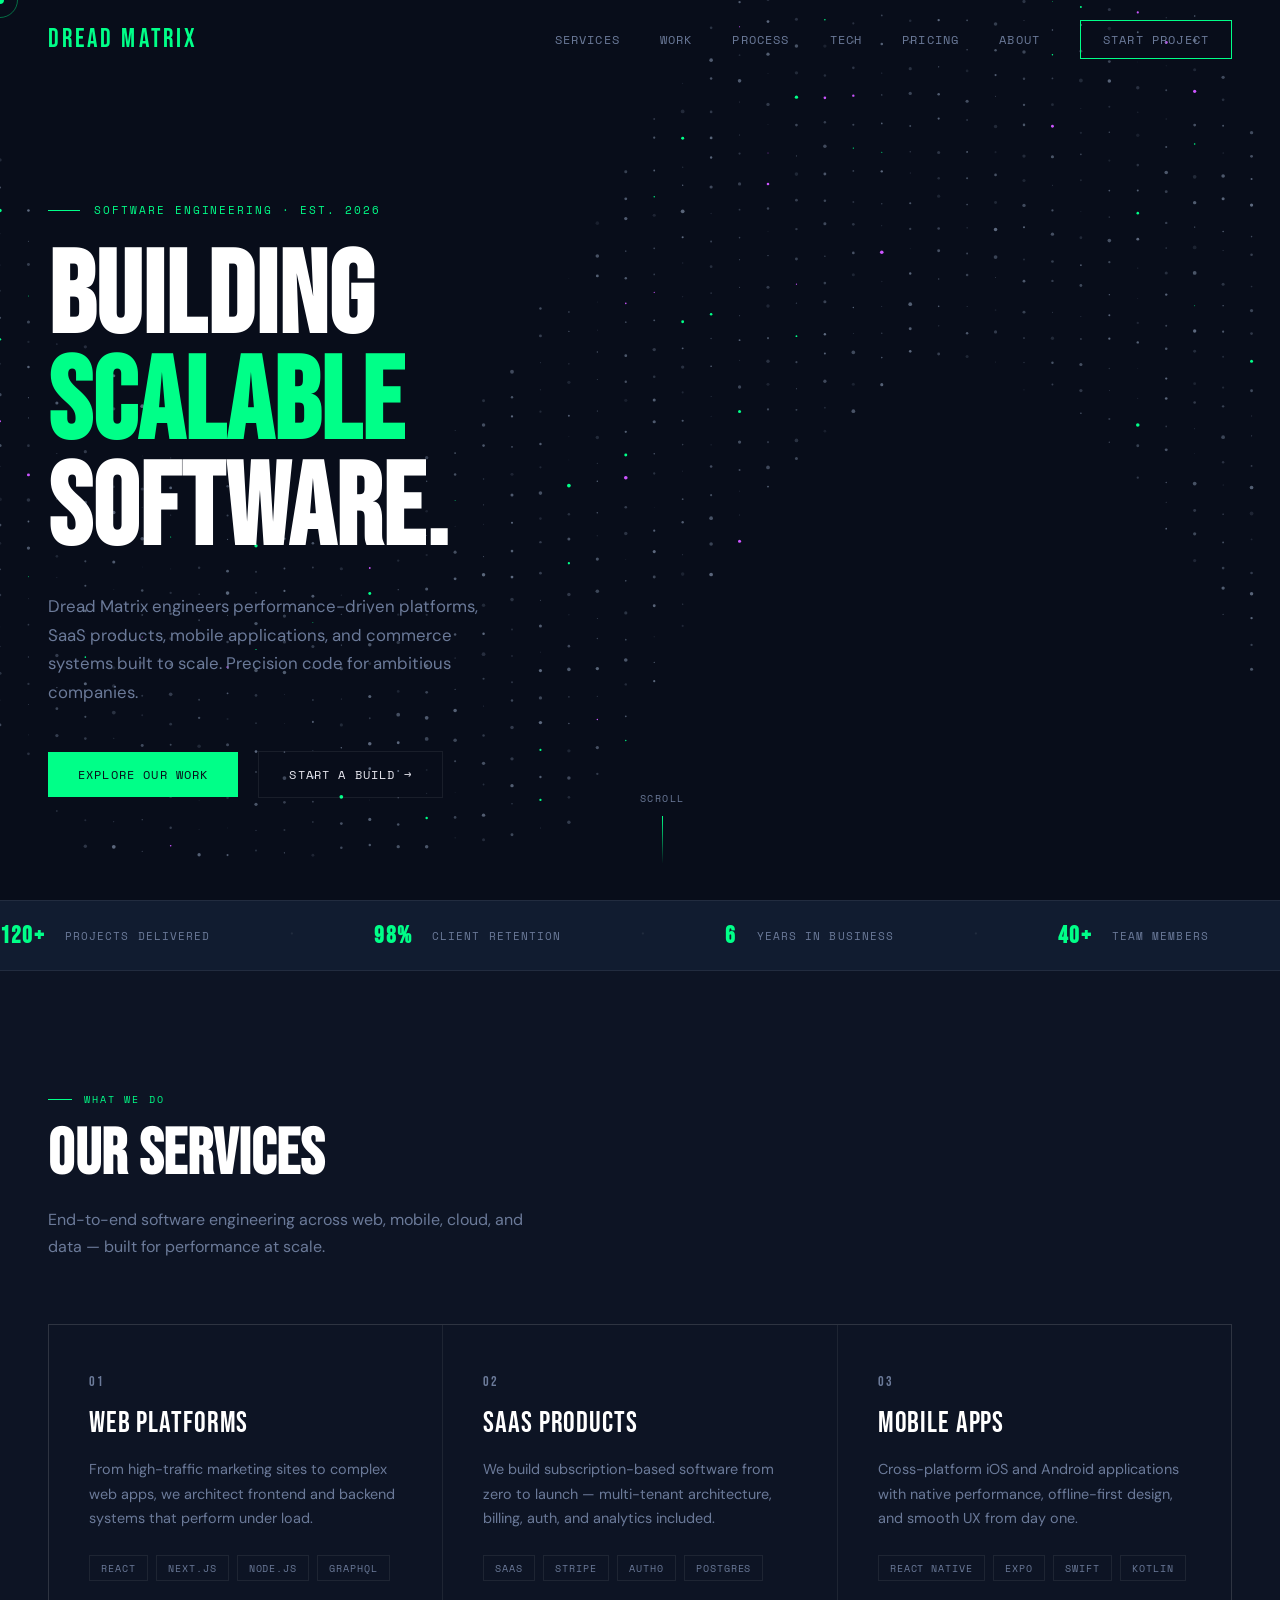
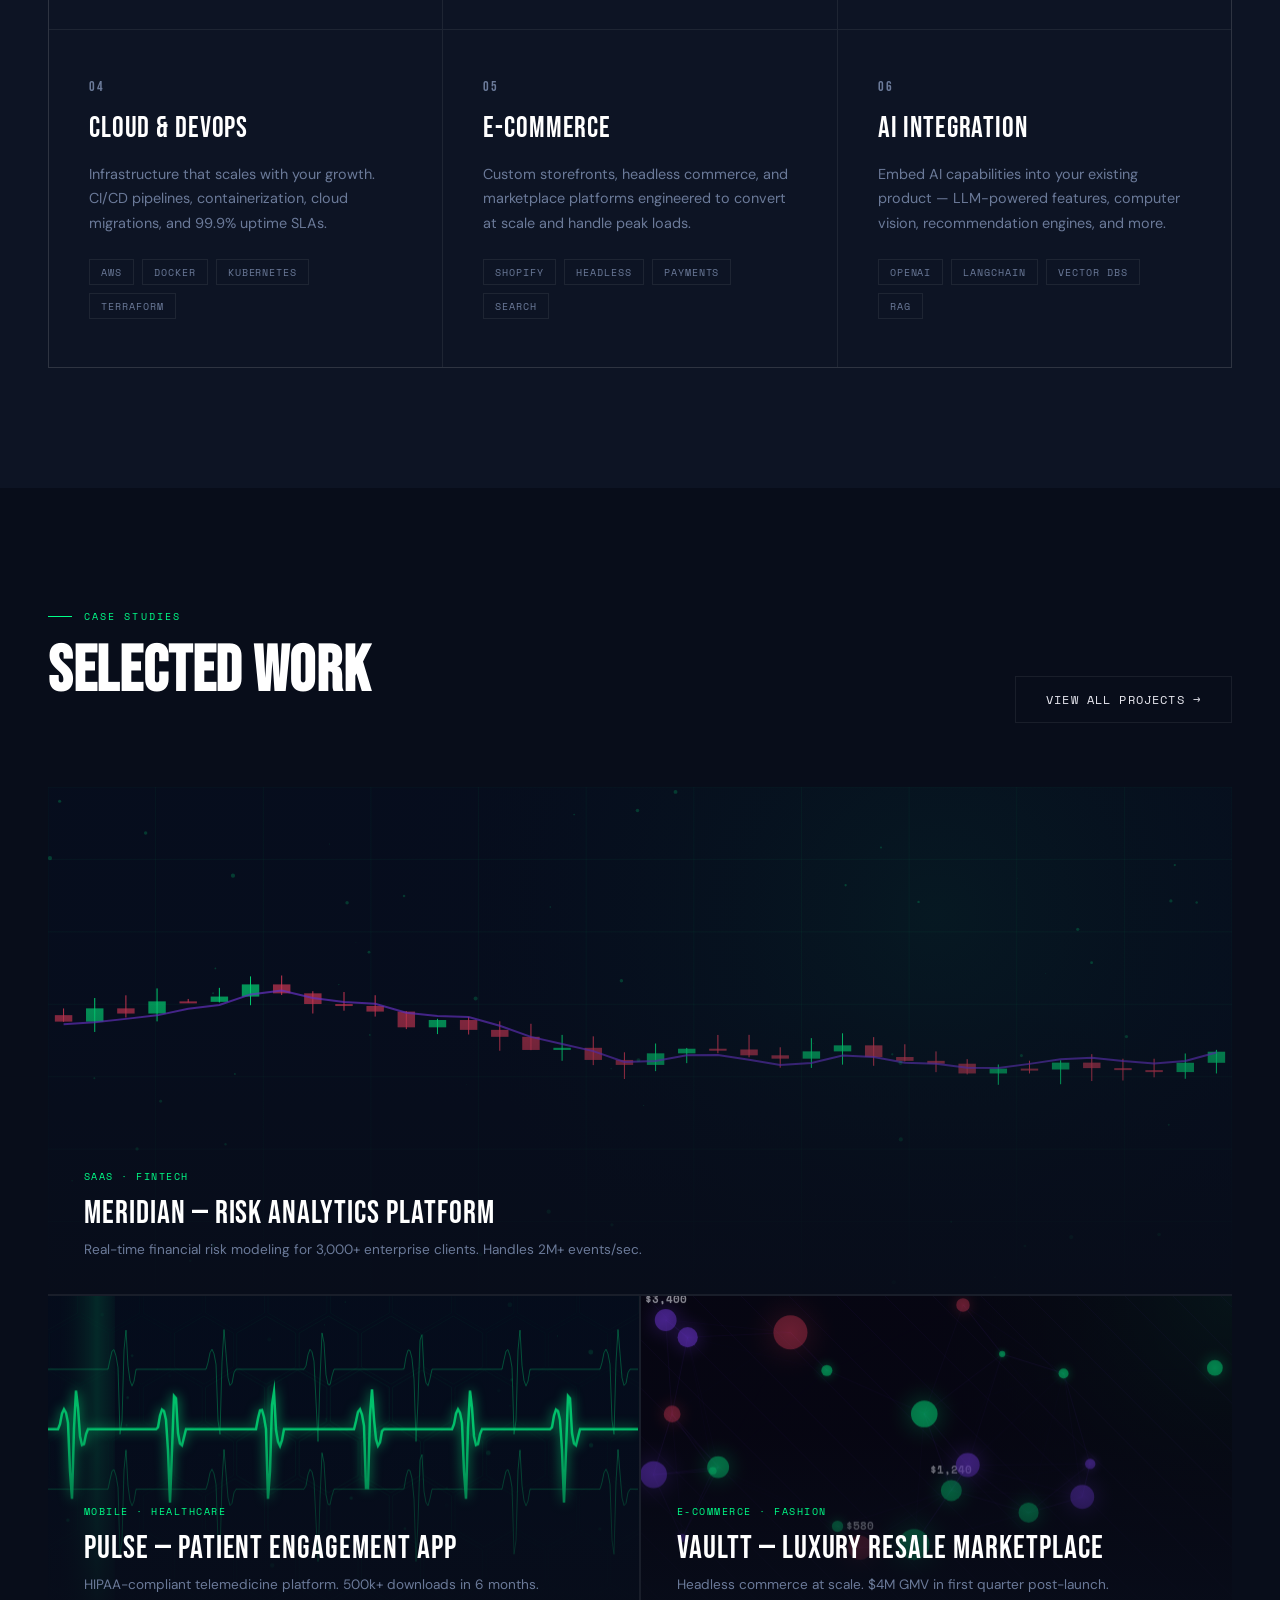
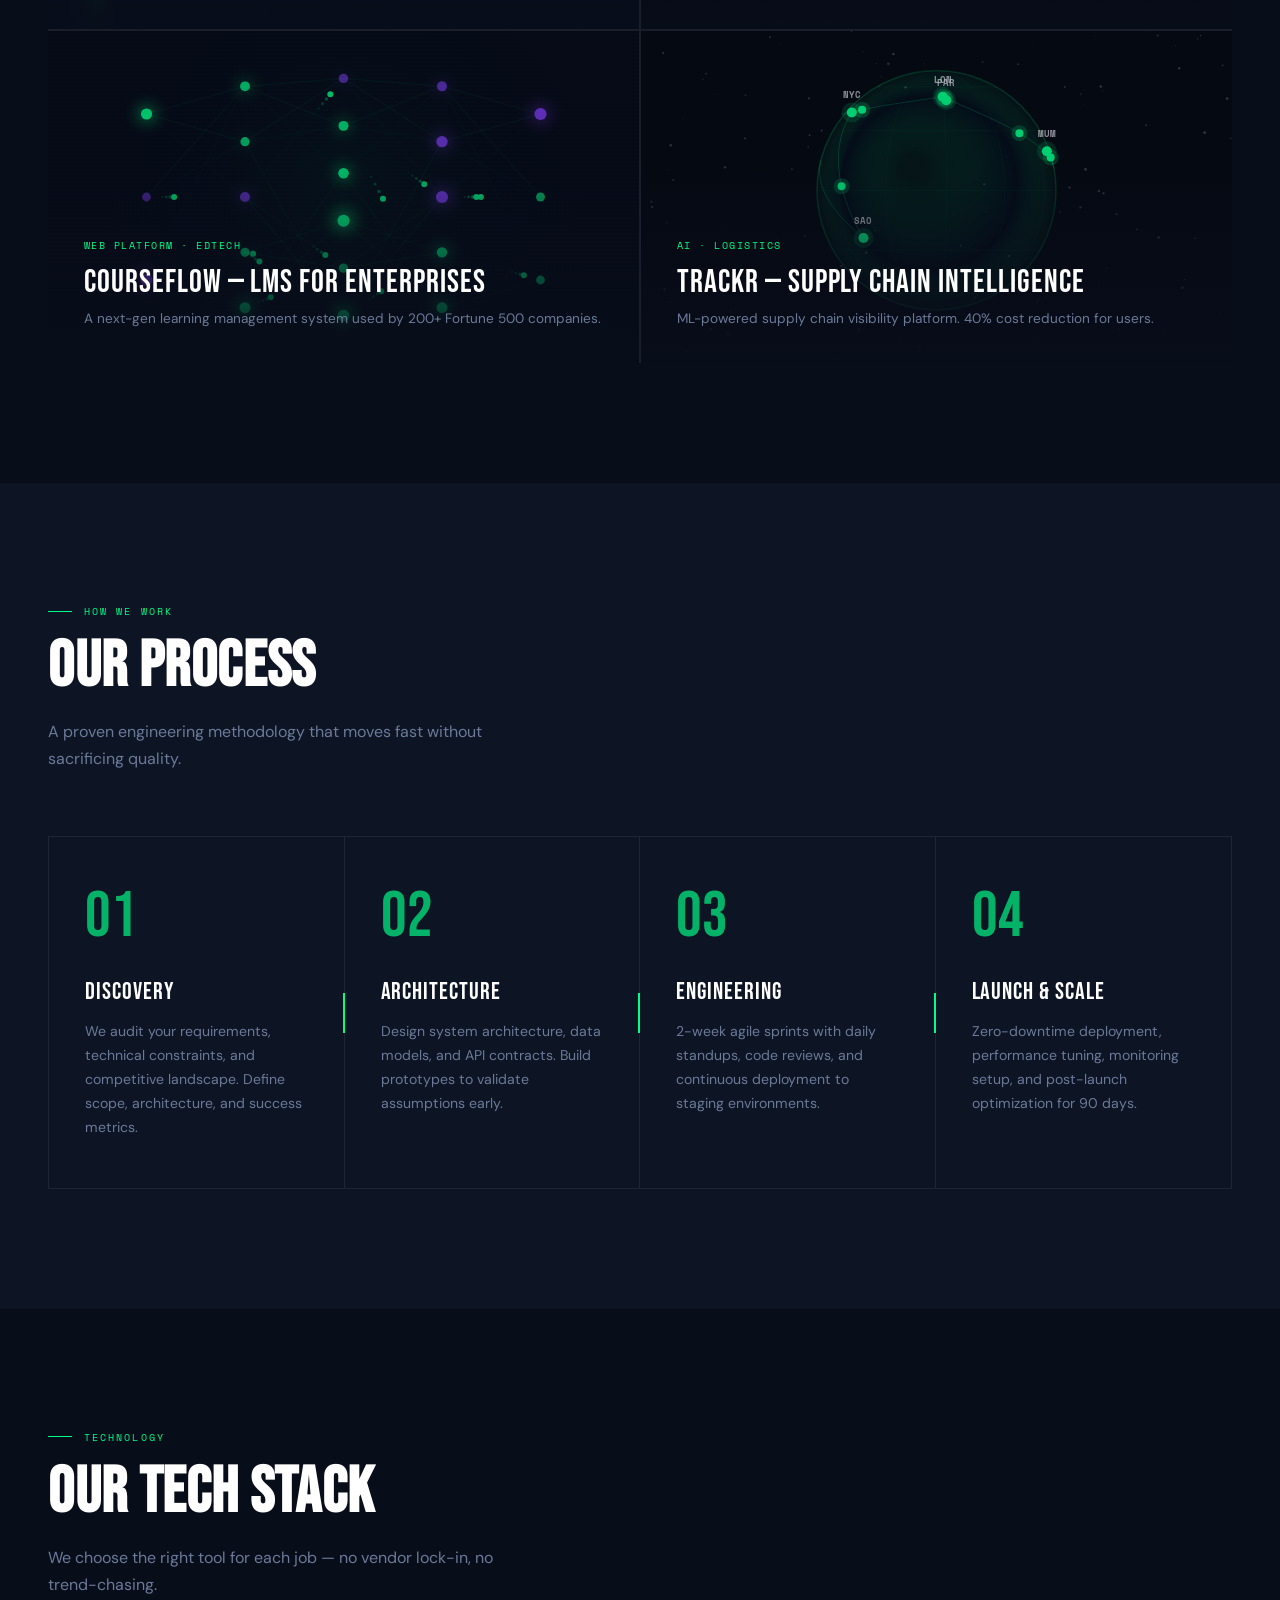
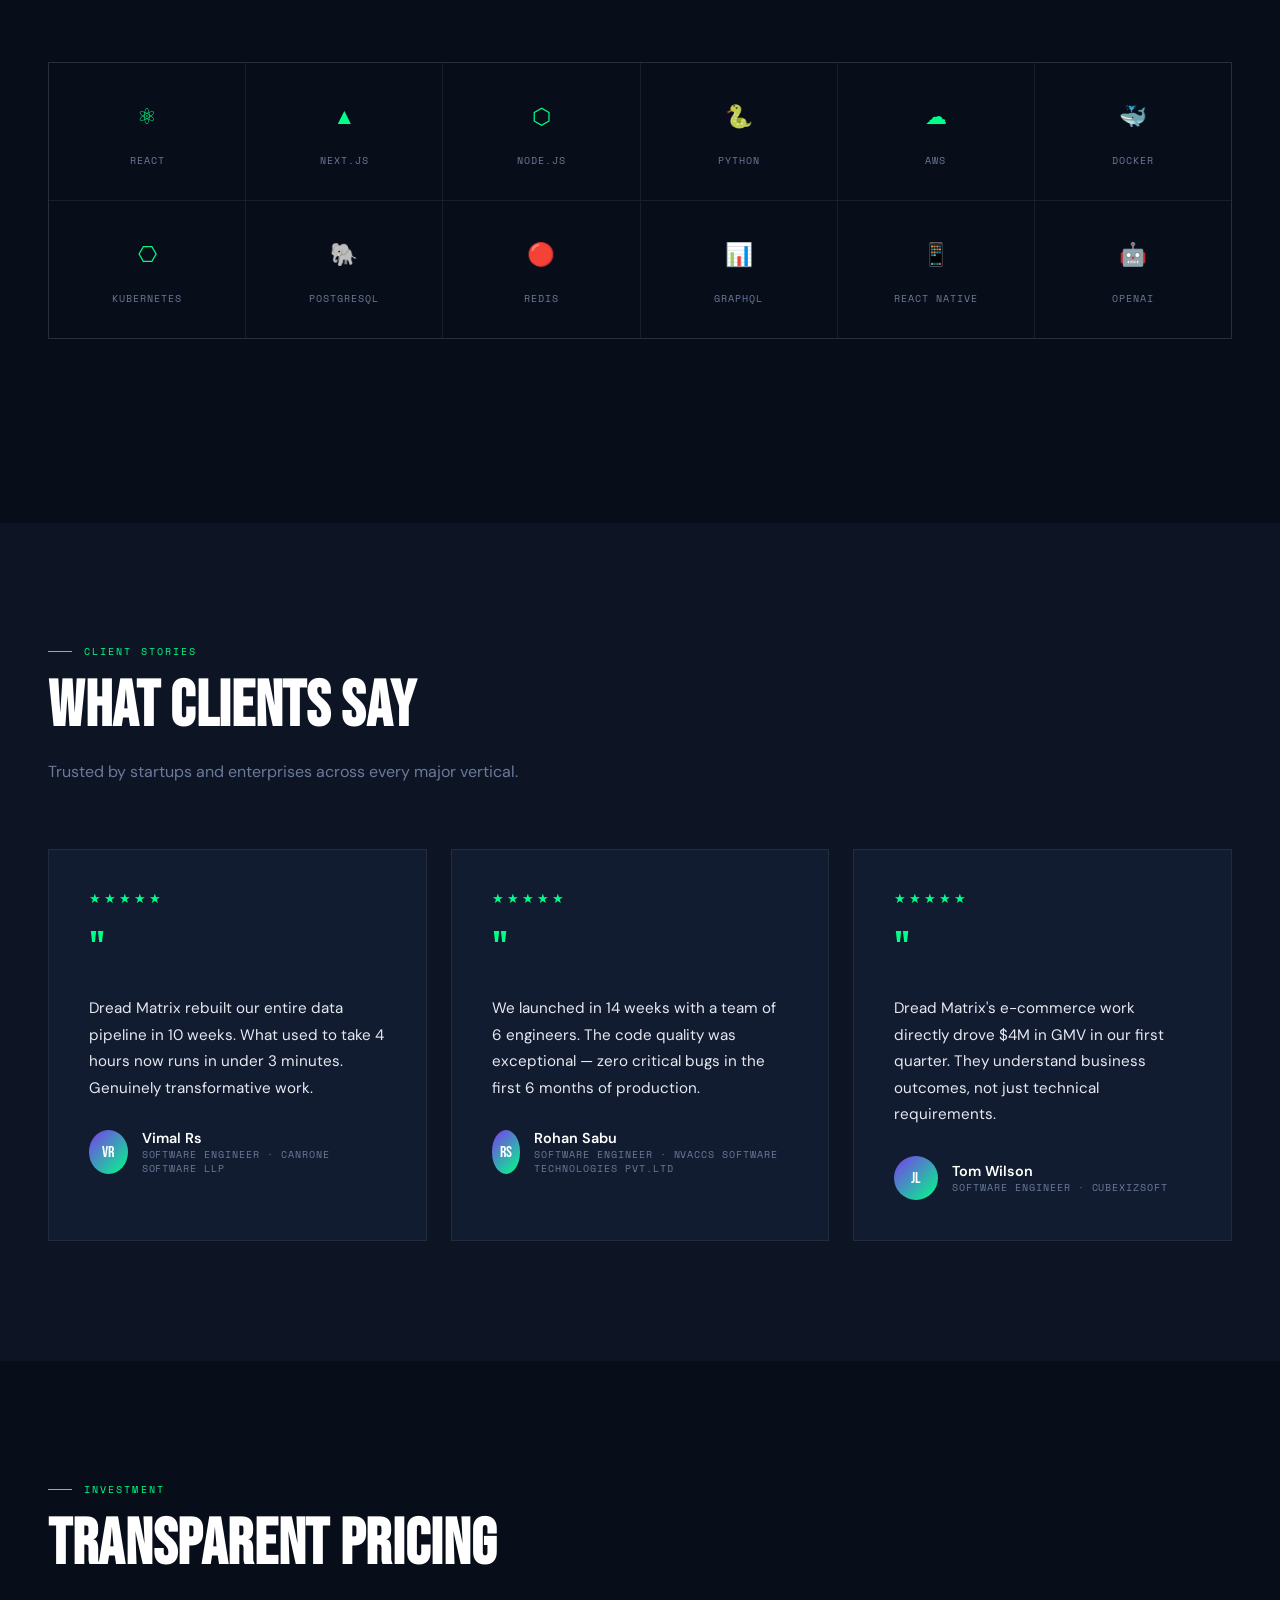
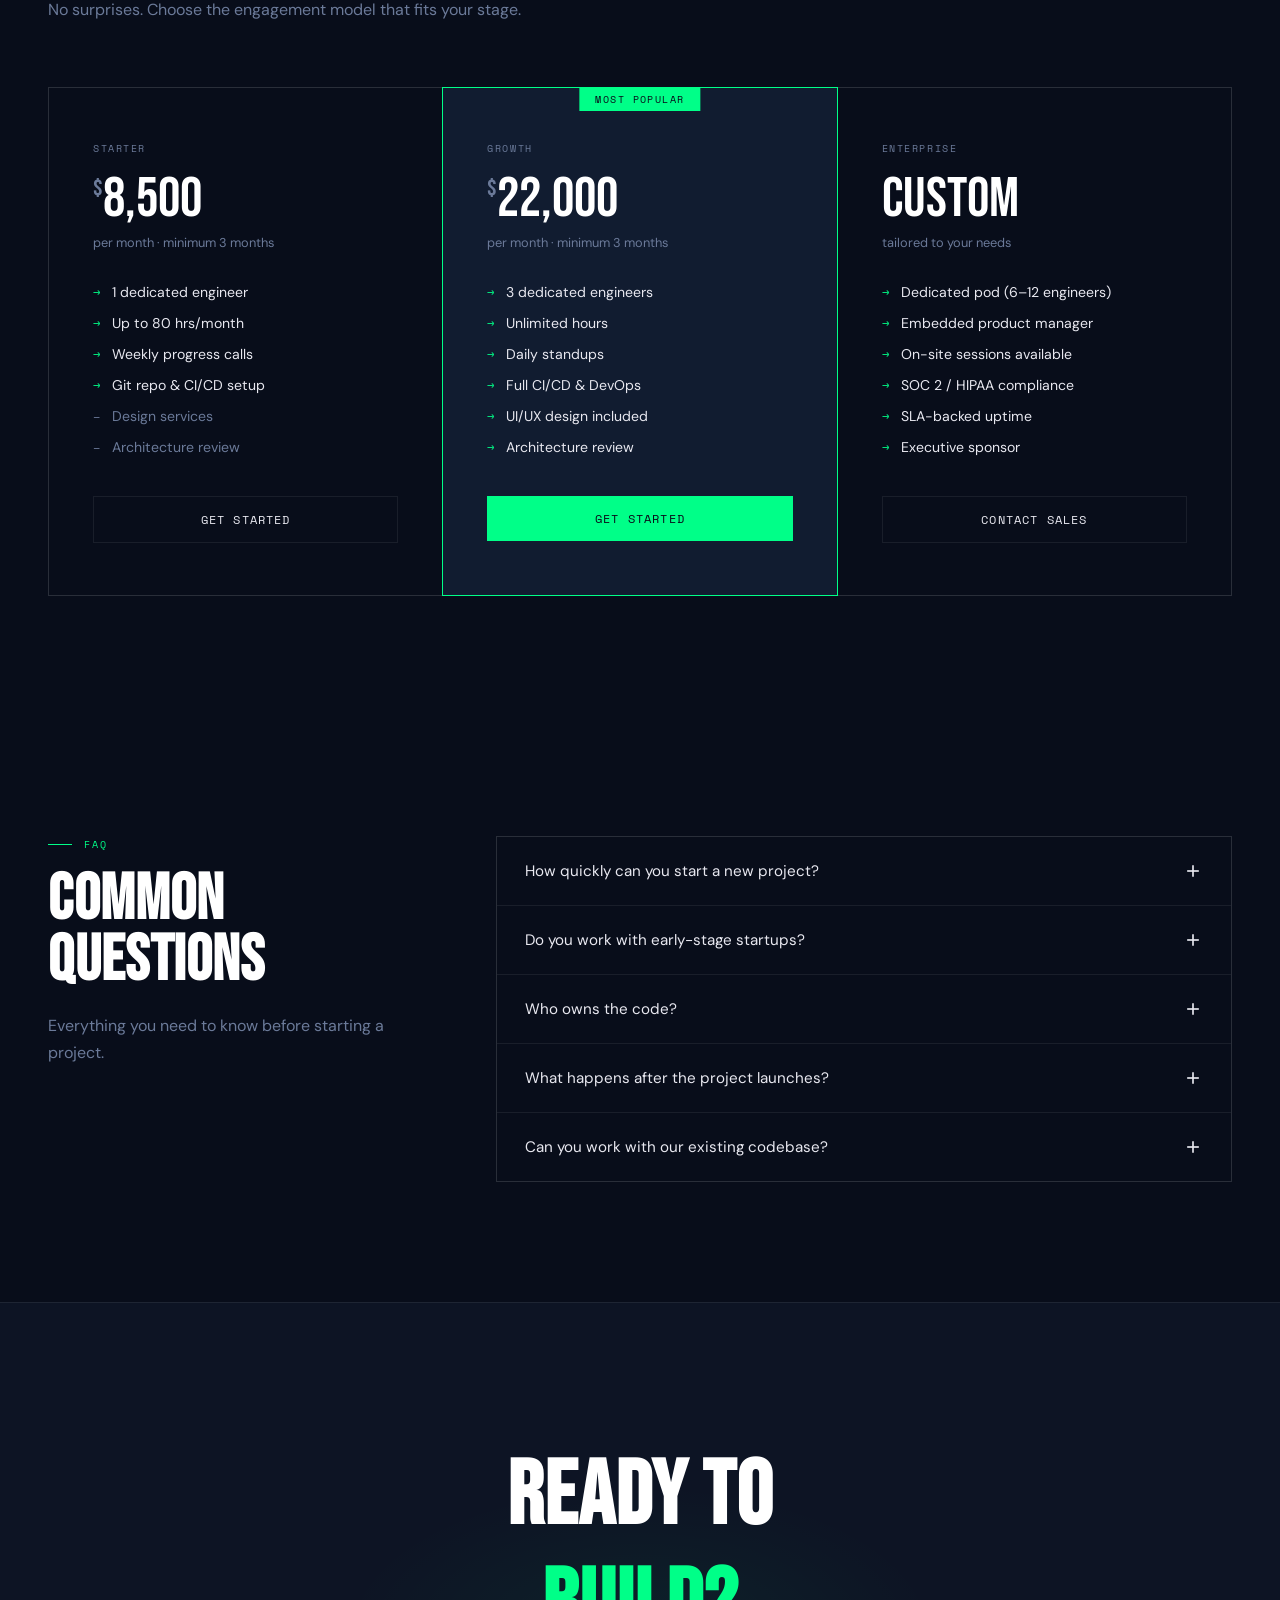
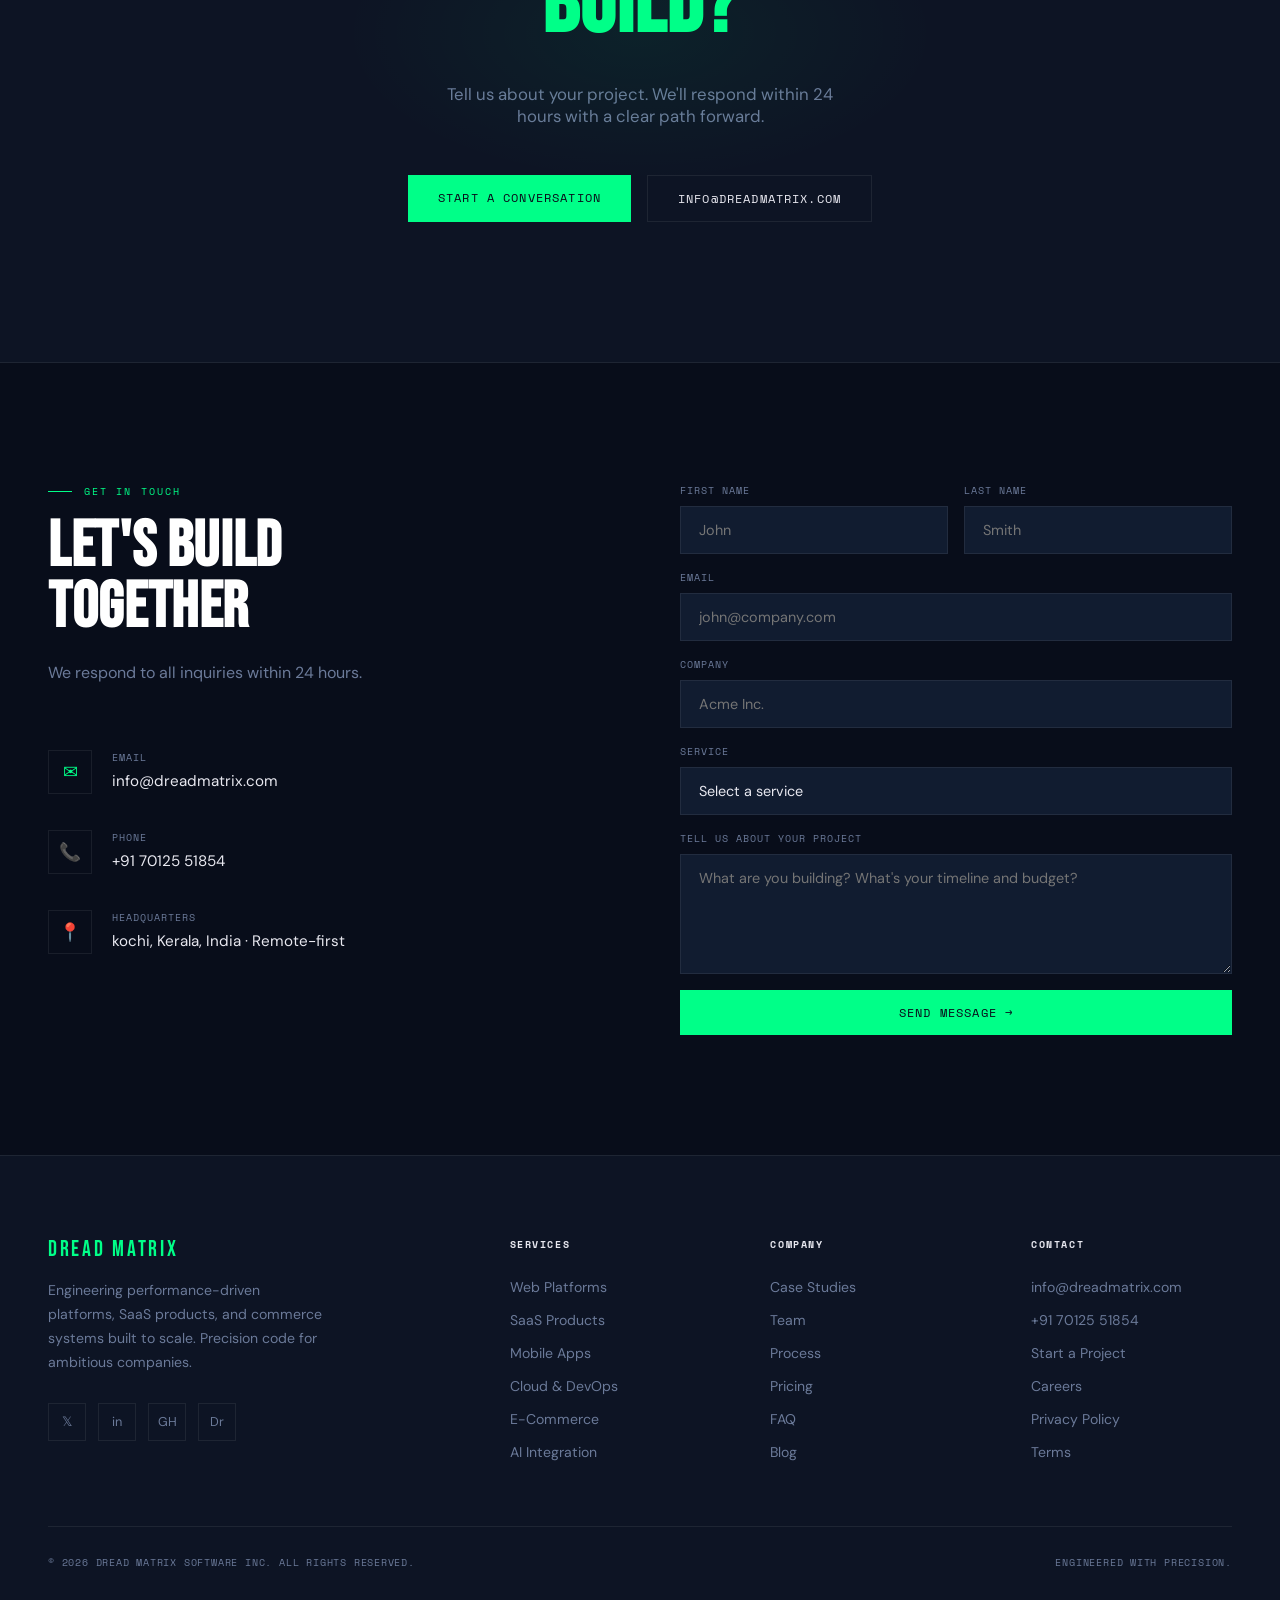
==== commit e1bbd81d: "new changes" ====
--- a/index.html
+++ b/index.html
@@ -3,7 +3,13 @@
   <head>
     <meta charset="UTF-8" />
     <meta name="viewport" content="width=device-width, initial-scale=1.0" />
-    <link rel="icon" type="image/png" width="60" height="60" href="./images/favicon.png" />
+    <link
+      rel="icon"
+      type="image/png"
+      width="60"
+      height="60"
+      href="./images/favicon.png"
+    />
     <!-- ═══════════════ SEO META TAGS ═══════════════ -->
     <title>
       Dread Matrix — Engineering Scalable Software for the Modern Web
@@ -44,10 +50,7 @@
       name="twitter:description"
       content="Precision code for ambitious companies. Scalable platforms, SaaS, mobile apps."
     />
-    <meta
-      name="twitter:image"
-      content="https://dreadmatrix.dev/og-image.jpg"
-    />
+    <meta name="twitter:image" content="https://dreadmatrix.dev/og-image.jpg" />
 
     <!-- Structured Data / Schema.org -->
     <script type="application/ld+json">
@@ -247,11 +250,14 @@
         padding: 0 48px;
         overflow: hidden;
       }
+      /* Push hero content below the fixed nav */
       .hero-content {
         position: relative;
         z-index: 1;
         max-width: 700px;
-      }
+        padding-top: 100px; /* ← ADD THIS */
+      }
+
       .hero-eyebrow {
         display: flex;
         align-items: center;
@@ -264,12 +270,14 @@
         margin-bottom: 28px;
         opacity: 0;
         animation: fadeUp 0.8s var(--ease) 0.3s forwards;
+        white-space: nowrap;
       }
       .hero-eyebrow::before {
         content: "";
         width: 32px;
         height: 1.5px;
         background: var(--accent);
+        flex-shrink: 0; /* ← ADD THIS */
       }
       .hero-title {
         font-family: var(--font-display);
@@ -1343,6 +1351,10 @@
         }
         .work-card:first-child {
           grid-column: span 1;
+        }
+        .hero-eyebrow {
+          font-size: 0.58rem;
+          letter-spacing: 0.12em;
         }
         .hero-title {
           font-size: 3.5rem;
